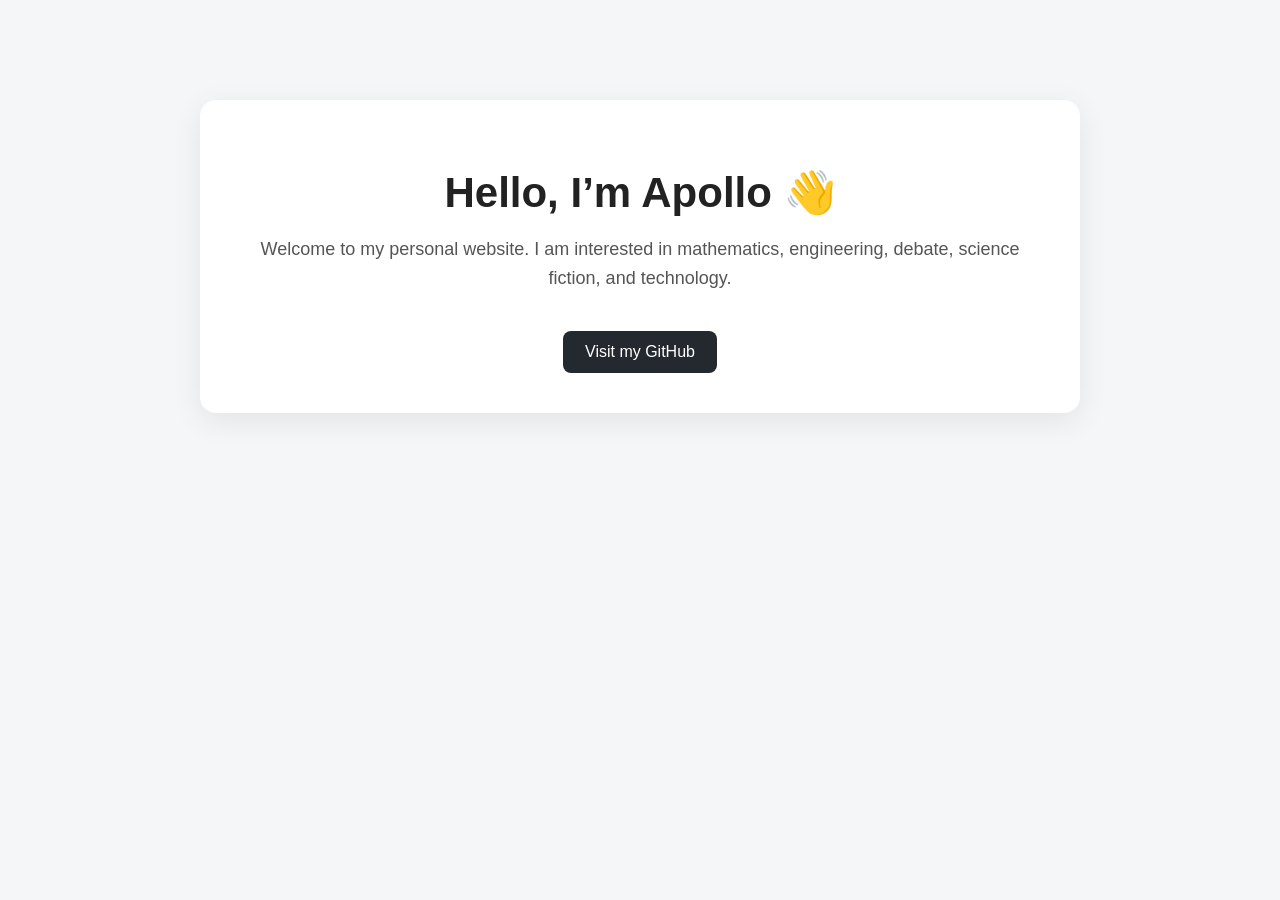
==== index.html @ 026141d5 "update fancy apollo first webpage" ====
<!DOCTYPE html>
<html lang="zh-CN">
<head>
  <meta charset="UTF-8">
  <meta name="viewport" content="width=device-width, initial-scale=1.0">

  <title>Apollo's Website</title>

  <style>
    body {
      margin: 0;
      font-family: Arial, sans-serif;
      background: #f4f6f8;
      color: #222;
    }

    .container {
      max-width: 800px;
      margin: 100px auto;
      padding: 40px;
      text-align: center;
      background: white;
      border-radius: 16px;
      box-shadow: 0 8px 30px rgba(0, 0, 0, 0.08);
    }

    h1 {
      font-size: 42px;
      margin-bottom: 10px;
    }

    p {
      font-size: 18px;
      line-height: 1.6;
      color: #555;
    }

    a {
      display: inline-block;
      margin-top: 20px;
      padding: 12px 22px;
      background: #24292f;
      color: white;
      text-decoration: none;
      border-radius: 8px;
    }

    a:hover {
      background: #444c56;
    }
  </style>
</head>

<body>
  <main class="container">
    <h1>Hello, I’m Apollo 👋</h1>

    <p>
      Welcome to my personal website.
      I am interested in mathematics, engineering, debate,
      science fiction, and technology.
    </p>

    <a href="https://github.com/你的用户名">
      Visit my GitHub
    </a>
  </main>
</body>
</html>
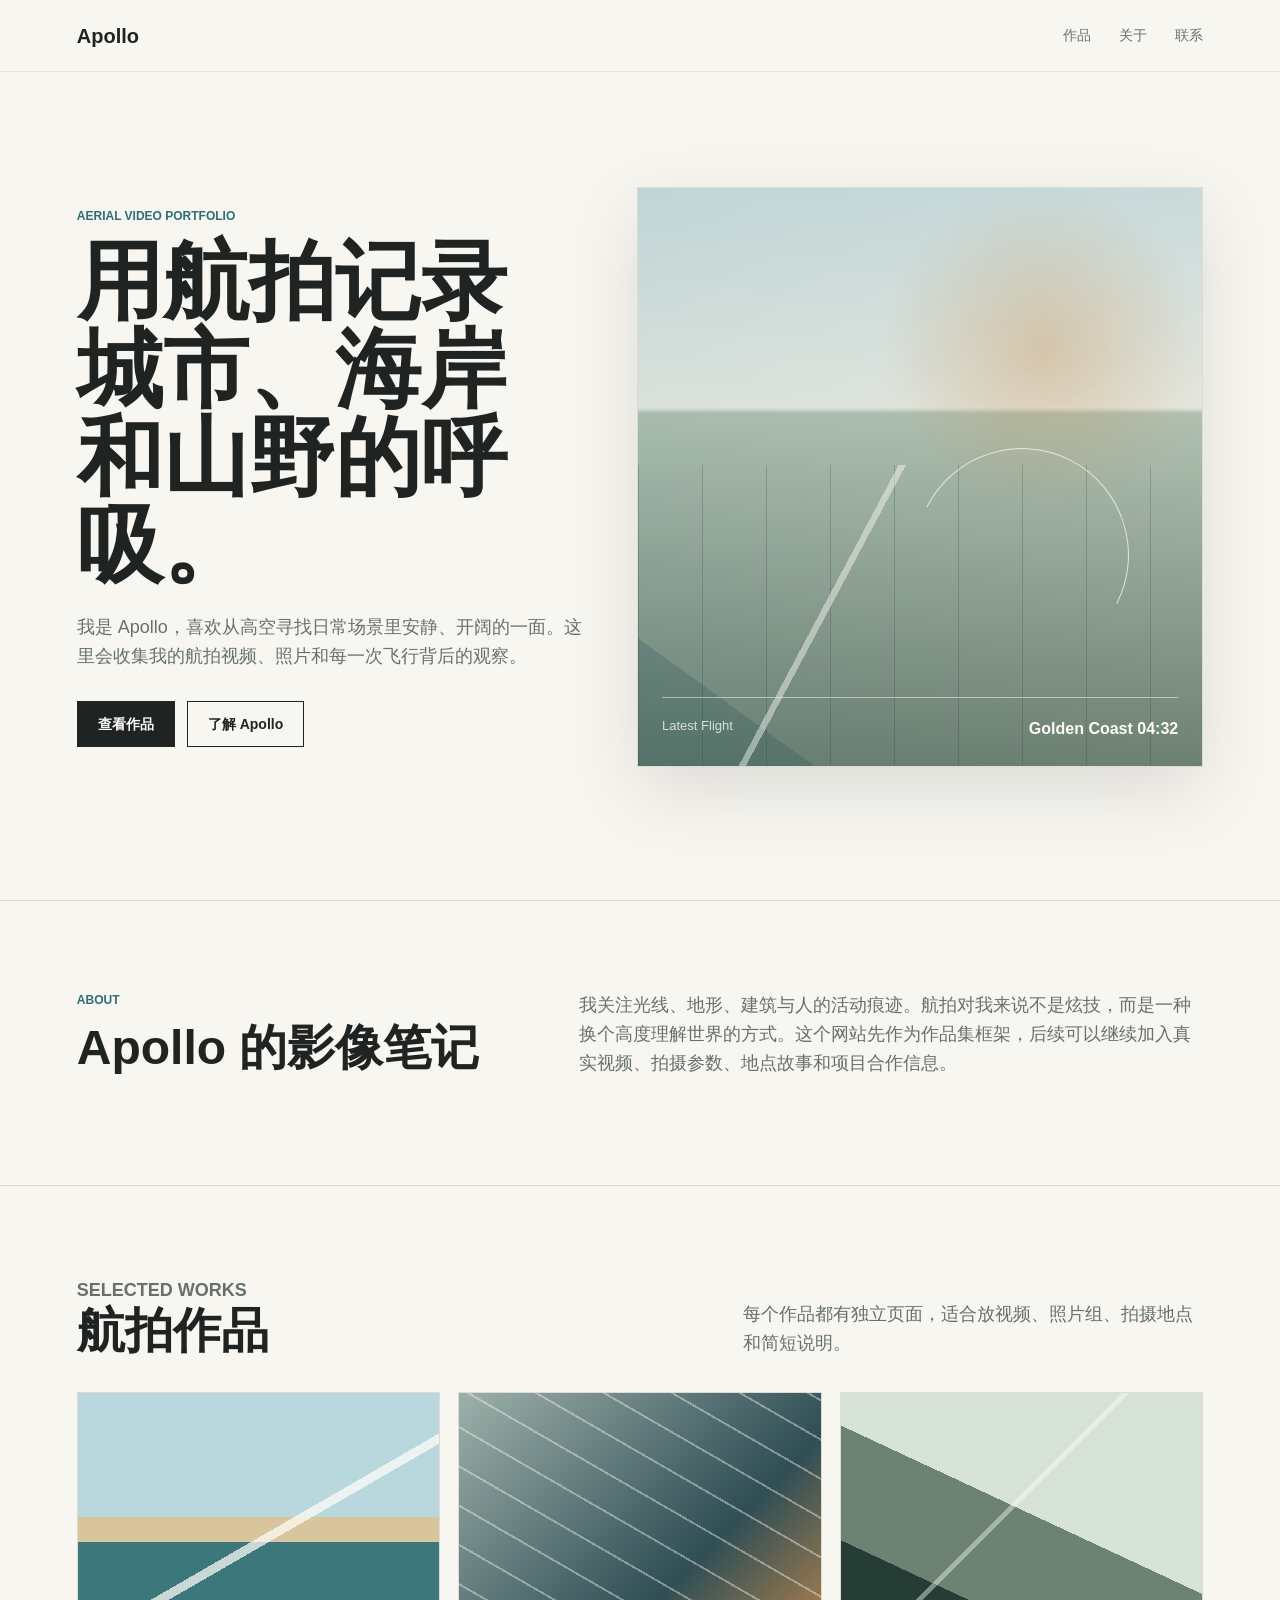
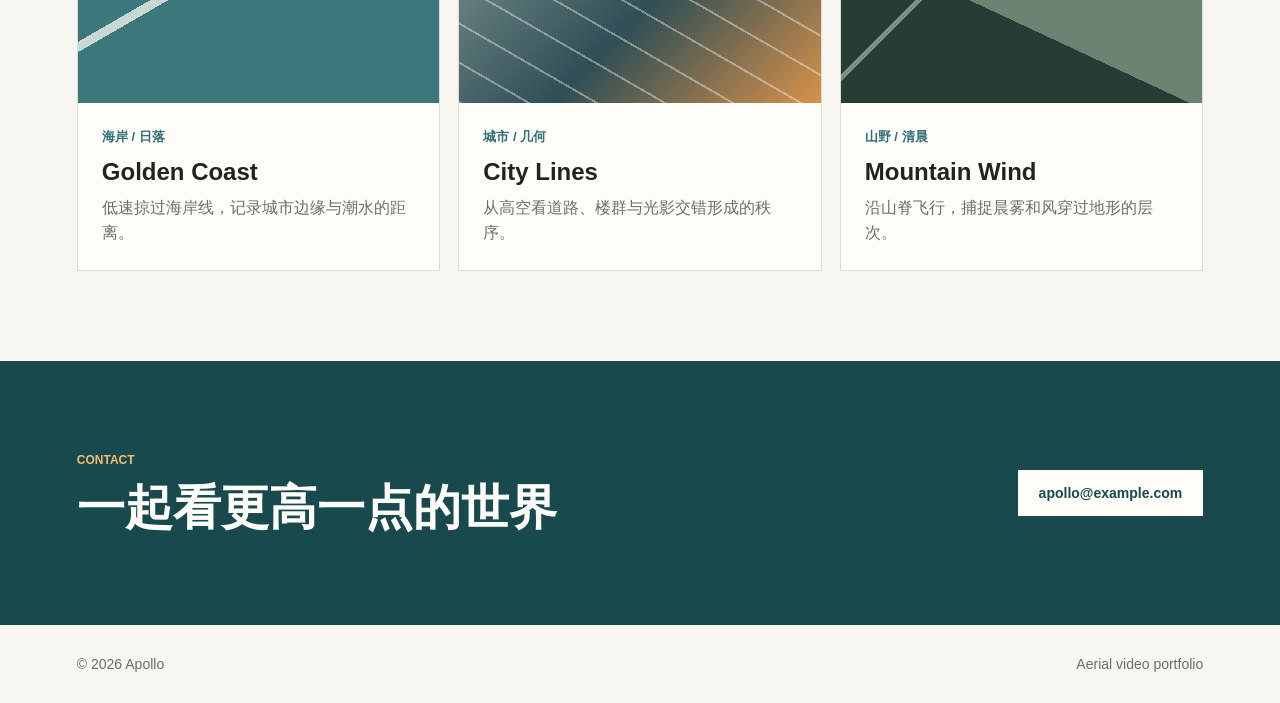
==== commit 567a9eb5: "commit codex initial webset" ====
--- a/index.html
+++ b/index.html
@@ -3,67 +3,110 @@
 <head>
   <meta charset="UTF-8">
   <meta name="viewport" content="width=device-width, initial-scale=1.0">
+  <meta name="description" content="Apollo 的个人航拍影像网站，展示城市、海岸与山野视角。">
+  <title>Apollo | Aerial Stories</title>
+  <link rel="stylesheet" href="styles.css">
+</head>
+<body>
+  <header class="site-header">
+    <a class="brand" href="index.html" aria-label="Apollo 主页">Apollo</a>
+    <nav class="nav" aria-label="主导航">
+      <a href="#works">作品</a>
+      <a href="#about">关于</a>
+      <a href="#contact">联系</a>
+    </nav>
+  </header>
 
-  <title>Apollo's Website</title>
+  <main>
+    <section class="hero" aria-labelledby="hero-title">
+      <div class="hero-copy">
+        <p class="eyebrow">Aerial Video Portfolio</p>
+        <h1 id="hero-title">用航拍记录城市、海岸和山野的呼吸。</h1>
+        <p class="hero-text">
+          我是 Apollo，喜欢从高空寻找日常场景里安静、开阔的一面。这里会收集我的航拍视频、照片和每一次飞行背后的观察。
+        </p>
+        <div class="hero-actions">
+          <a class="button primary" href="#works">查看作品</a>
+          <a class="button secondary" href="#about">了解 Apollo</a>
+        </div>
+      </div>
+      <div class="hero-visual" aria-label="航拍影像预览">
+        <div class="skyline"></div>
+        <div class="flight-path"></div>
+        <div class="hero-caption">
+          <span>Latest Flight</span>
+          <strong>Golden Coast 04:32</strong>
+        </div>
+      </div>
+    </section>
 
-  <style>
-    body {
-      margin: 0;
-      font-family: Arial, sans-serif;
-      background: #f4f6f8;
-      color: #222;
-    }
+    <section class="section intro" id="about" aria-labelledby="about-title">
+      <div>
+        <p class="eyebrow">About</p>
+        <h2 id="about-title">Apollo 的影像笔记</h2>
+      </div>
+      <p>
+        我关注光线、地形、建筑与人的活动痕迹。航拍对我来说不是炫技，而是一种换个高度理解世界的方式。这个网站先作为作品集框架，后续可以继续加入真实视频、拍摄参数、地点故事和项目合作信息。
+      </p>
+    </section>
 
-    .container {
-      max-width: 800px;
-      margin: 100px auto;
-      padding: 40px;
-      text-align: center;
-      background: white;
-      border-radius: 16px;
-      box-shadow: 0 8px 30px rgba(0, 0, 0, 0.08);
-    }
+    <section class="section" id="works" aria-labelledby="works-title">
+      <div class="section-heading">
+        <div>
+          <p class="eyebrow">Selected Works</p>
+          <h2 id="works-title">航拍作品</h2>
+        </div>
+        <p>每个作品都有独立页面，适合放视频、照片组、拍摄地点和简短说明。</p>
+      </div>
 
-    h1 {
-      font-size: 42px;
-      margin-bottom: 10px;
-    }
+      <div class="work-grid">
+        <article class="work-card">
+          <a href="work/golden-coast.html" aria-label="查看 Golden Coast 作品页">
+            <div class="thumb coast"></div>
+            <div class="work-card-copy">
+              <span>海岸 / 日落</span>
+              <h3>Golden Coast</h3>
+              <p>低速掠过海岸线，记录城市边缘与潮水的距离。</p>
+            </div>
+          </a>
+        </article>
 
-    p {
-      font-size: 18px;
-      line-height: 1.6;
-      color: #555;
-    }
+        <article class="work-card">
+          <a href="work/city-lines.html" aria-label="查看 City Lines 作品页">
+            <div class="thumb city"></div>
+            <div class="work-card-copy">
+              <span>城市 / 几何</span>
+              <h3>City Lines</h3>
+              <p>从高空看道路、楼群与光影交错形成的秩序。</p>
+            </div>
+          </a>
+        </article>
 
-    a {
-      display: inline-block;
-      margin-top: 20px;
-      padding: 12px 22px;
-      background: #24292f;
-      color: white;
-      text-decoration: none;
-      border-radius: 8px;
-    }
+        <article class="work-card">
+          <a href="work/mountain-wind.html" aria-label="查看 Mountain Wind 作品页">
+            <div class="thumb mountain"></div>
+            <div class="work-card-copy">
+              <span>山野 / 清晨</span>
+              <h3>Mountain Wind</h3>
+              <p>沿山脊飞行，捕捉晨雾和风穿过地形的层次。</p>
+            </div>
+          </a>
+        </article>
+      </div>
+    </section>
 
-    a:hover {
-      background: #444c56;
-    }
-  </style>
-</head>
+    <section class="section contact" id="contact" aria-labelledby="contact-title">
+      <div>
+        <p class="eyebrow">Contact</p>
+        <h2 id="contact-title">一起看更高一点的世界</h2>
+      </div>
+      <a class="button primary" href="mailto:apollo@example.com">apollo@example.com</a>
+    </section>
+  </main>
 
-<body>
-  <main class="container">
-    <h1>Hello, I’m Apollo 👋</h1>
-
-    <p>
-      Welcome to my personal website.
-      I am interested in mathematics, engineering, debate,
-      science fiction, and technology.
-    </p>
-
-    <a href="https://github.com/你的用户名">
-      Visit my GitHub
-    </a>
-  </main>
+  <footer class="site-footer">
+    <span>© 2026 Apollo</span>
+    <span>Aerial video portfolio</span>
+  </footer>
 </body>
-</html>+</html>
--- a/styles.css
+++ b/styles.css
@@ -0,0 +1,488 @@
+:root {
+  --bg: #f7f6f1;
+  --paper: #fffdf8;
+  --ink: #1f2423;
+  --muted: #66716c;
+  --line: #dedbd2;
+  --accent: #2f6f73;
+  --accent-dark: #17494d;
+  --sun: #d8924a;
+  --shadow: 0 24px 70px rgba(31, 36, 35, 0.12);
+}
+
+* {
+  box-sizing: border-box;
+}
+
+html {
+  scroll-behavior: smooth;
+}
+
+body {
+  margin: 0;
+  background: var(--bg);
+  color: var(--ink);
+  font-family: Inter, "PingFang SC", "Microsoft YaHei", Arial, sans-serif;
+  line-height: 1.6;
+}
+
+a {
+  color: inherit;
+  text-decoration: none;
+}
+
+.site-header {
+  position: sticky;
+  top: 0;
+  z-index: 10;
+  display: flex;
+  align-items: center;
+  justify-content: space-between;
+  min-height: 72px;
+  padding: 0 6vw;
+  background: rgba(247, 246, 241, 0.84);
+  border-bottom: 1px solid rgba(222, 219, 210, 0.7);
+  backdrop-filter: blur(18px);
+}
+
+.brand {
+  font-size: 20px;
+  font-weight: 700;
+  letter-spacing: 0;
+}
+
+.nav {
+  display: flex;
+  gap: 28px;
+  color: var(--muted);
+  font-size: 14px;
+}
+
+.nav a:hover {
+  color: var(--ink);
+}
+
+.hero {
+  display: grid;
+  grid-template-columns: minmax(0, 0.95fr) minmax(340px, 1.05fr);
+  gap: 48px;
+  align-items: center;
+  min-height: calc(100vh - 72px);
+  padding: 54px 6vw 72px;
+}
+
+.hero-copy {
+  max-width: 680px;
+}
+
+.eyebrow {
+  margin: 0 0 12px;
+  color: var(--accent);
+  font-size: 12px;
+  font-weight: 700;
+  letter-spacing: 0;
+  text-transform: uppercase;
+}
+
+h1,
+h2,
+h3,
+p {
+  margin-top: 0;
+}
+
+h1 {
+  max-width: 780px;
+  margin-bottom: 24px;
+  font-size: clamp(42px, 7vw, 86px);
+  line-height: 1.02;
+  letter-spacing: 0;
+}
+
+h2 {
+  margin-bottom: 0;
+  font-size: clamp(30px, 4vw, 48px);
+  line-height: 1.1;
+  letter-spacing: 0;
+}
+
+h3 {
+  margin-bottom: 8px;
+  font-size: 24px;
+  line-height: 1.2;
+  letter-spacing: 0;
+}
+
+.hero-text {
+  max-width: 600px;
+  margin-bottom: 30px;
+  color: var(--muted);
+  font-size: 18px;
+}
+
+.hero-actions,
+.page-actions {
+  display: flex;
+  flex-wrap: wrap;
+  gap: 12px;
+}
+
+.button {
+  display: inline-flex;
+  align-items: center;
+  justify-content: center;
+  min-height: 46px;
+  padding: 0 20px;
+  border: 1px solid var(--ink);
+  font-size: 14px;
+  font-weight: 700;
+  transition: transform 160ms ease, background 160ms ease, color 160ms ease;
+}
+
+.button:hover {
+  transform: translateY(-2px);
+}
+
+.button.primary {
+  background: var(--ink);
+  color: var(--paper);
+}
+
+.button.secondary {
+  background: transparent;
+  color: var(--ink);
+}
+
+.hero-visual {
+  position: relative;
+  overflow: hidden;
+  min-height: 580px;
+  border: 1px solid var(--line);
+  background:
+    linear-gradient(145deg, rgba(23, 73, 77, 0.12), rgba(216, 146, 74, 0.06)),
+    radial-gradient(circle at 72% 28%, rgba(216, 146, 74, 0.34), transparent 28%),
+    linear-gradient(180deg, #d7e8ea 0%, #eef2ec 38%, #b6c8ba 39%, #667f75 100%);
+  box-shadow: var(--shadow);
+}
+
+.skyline {
+  position: absolute;
+  inset: 48% 0 0;
+  background:
+    linear-gradient(118deg, transparent 0 36%, rgba(255, 253, 248, 0.44) 36% 37%, transparent 37%),
+    linear-gradient(36deg, rgba(23, 73, 77, 0.22) 0 18%, transparent 18%),
+    repeating-linear-gradient(90deg, rgba(31, 36, 35, 0.2) 0 1px, transparent 1px 64px);
+}
+
+.flight-path {
+  position: absolute;
+  right: 13%;
+  bottom: 18%;
+  width: 38%;
+  aspect-ratio: 1;
+  border: 1px solid rgba(255, 253, 248, 0.72);
+  border-left-color: transparent;
+  border-bottom-color: transparent;
+  border-radius: 50%;
+  transform: rotate(-18deg);
+}
+
+.hero-caption {
+  position: absolute;
+  left: 24px;
+  right: 24px;
+  bottom: 24px;
+  display: flex;
+  justify-content: space-between;
+  gap: 16px;
+  padding-top: 18px;
+  color: var(--paper);
+  border-top: 1px solid rgba(255, 253, 248, 0.5);
+}
+
+.hero-caption span {
+  color: rgba(255, 253, 248, 0.76);
+  font-size: 13px;
+}
+
+.section {
+  padding: 90px 6vw;
+}
+
+.intro {
+  display: grid;
+  grid-template-columns: minmax(240px, 0.85fr) minmax(0, 1.15fr);
+  gap: 40px;
+  border-top: 1px solid var(--line);
+  border-bottom: 1px solid var(--line);
+}
+
+.intro p:last-child,
+.section-heading p {
+  color: var(--muted);
+  font-size: 18px;
+}
+
+.section-heading {
+  display: flex;
+  align-items: end;
+  justify-content: space-between;
+  gap: 32px;
+  margin-bottom: 34px;
+}
+
+.section-heading p {
+  max-width: 460px;
+  margin-bottom: 0;
+}
+
+.work-grid {
+  display: grid;
+  grid-template-columns: repeat(3, minmax(0, 1fr));
+  gap: 18px;
+}
+
+.work-card {
+  overflow: hidden;
+  background: var(--paper);
+  border: 1px solid var(--line);
+}
+
+.work-card a {
+  display: grid;
+  min-height: 100%;
+}
+
+.thumb {
+  min-height: 310px;
+  background-color: #c8d7d2;
+}
+
+.thumb.coast {
+  background:
+    linear-gradient(150deg, transparent 0 48%, rgba(255, 253, 248, 0.72) 48% 50%, transparent 50%),
+    linear-gradient(180deg, #b9d8de 0 40%, #d9c59d 40% 48%, #3c777b 48% 100%);
+}
+
+.thumb.city {
+  background:
+    repeating-linear-gradient(30deg, rgba(255, 253, 248, 0.38) 0 2px, transparent 2px 34px),
+    linear-gradient(135deg, #9eb0aa, #2f4e55 60%, #d8924a);
+}
+
+.thumb.mountain {
+  background:
+    linear-gradient(135deg, transparent 0 42%, rgba(255, 253, 248, 0.42) 42% 43%, transparent 43%),
+    linear-gradient(25deg, #263d35 0 34%, #6c8272 34% 58%, #d7e2d8 58% 100%);
+}
+
+.work-card-copy {
+  padding: 24px;
+}
+
+.work-card-copy span {
+  display: block;
+  margin-bottom: 10px;
+  color: var(--accent);
+  font-size: 13px;
+  font-weight: 700;
+}
+
+.work-card-copy p {
+  margin-bottom: 0;
+  color: var(--muted);
+}
+
+.contact {
+  display: flex;
+  align-items: center;
+  justify-content: space-between;
+  gap: 28px;
+  background: var(--accent-dark);
+  color: var(--paper);
+}
+
+.contact .eyebrow {
+  color: #f1bf74;
+}
+
+.contact .button.primary {
+  border-color: var(--paper);
+  background: var(--paper);
+  color: var(--accent-dark);
+}
+
+.site-footer {
+  display: flex;
+  justify-content: space-between;
+  gap: 20px;
+  padding: 28px 6vw;
+  color: var(--muted);
+  font-size: 14px;
+}
+
+.work-page {
+  padding: 42px 6vw 90px;
+}
+
+.work-hero {
+  display: grid;
+  grid-template-columns: minmax(0, 0.8fr) minmax(340px, 1.2fr);
+  gap: 38px;
+  align-items: end;
+  margin-bottom: 34px;
+}
+
+.work-meta {
+  display: flex;
+  flex-wrap: wrap;
+  gap: 10px;
+  margin: 22px 0 28px;
+  color: var(--muted);
+  font-size: 14px;
+}
+
+.work-meta span {
+  padding: 6px 10px;
+  border: 1px solid var(--line);
+  background: rgba(255, 253, 248, 0.56);
+}
+
+.media-frame {
+  overflow: hidden;
+  min-height: 560px;
+  border: 1px solid var(--line);
+  background: var(--paper);
+  box-shadow: var(--shadow);
+}
+
+.media-placeholder {
+  display: grid;
+  place-items: end start;
+  min-height: 560px;
+  padding: 28px;
+  color: var(--paper);
+}
+
+.media-placeholder.coast,
+.media-placeholder.city,
+.media-placeholder.mountain {
+  background-size: cover;
+}
+
+.media-placeholder.coast {
+  background:
+    linear-gradient(180deg, transparent, rgba(31, 36, 35, 0.58)),
+    linear-gradient(140deg, #bedde4 0 42%, #e5c98e 42% 52%, #2f6f73 52% 100%);
+}
+
+.media-placeholder.city {
+  background:
+    linear-gradient(180deg, transparent, rgba(31, 36, 35, 0.6)),
+    repeating-linear-gradient(90deg, rgba(255, 253, 248, 0.3) 0 2px, transparent 2px 58px),
+    linear-gradient(125deg, #2e454a, #98aaa5 50%, #d8924a);
+}
+
+.media-placeholder.mountain {
+  background:
+    linear-gradient(180deg, transparent, rgba(31, 36, 35, 0.62)),
+    linear-gradient(35deg, #21352f 0 35%, #81917f 35% 62%, #e8ece0 62% 100%);
+}
+
+.media-placeholder p {
+  max-width: 360px;
+  margin: 0;
+  color: rgba(255, 253, 248, 0.82);
+}
+
+.story-grid {
+  display: grid;
+  grid-template-columns: minmax(240px, 0.7fr) minmax(0, 1.3fr);
+  gap: 44px;
+  padding-top: 48px;
+  border-top: 1px solid var(--line);
+}
+
+.story-grid dl {
+  display: grid;
+  gap: 16px;
+  margin: 0;
+}
+
+.story-grid dt {
+  color: var(--muted);
+  font-size: 13px;
+}
+
+.story-grid dd {
+  margin: 2px 0 0;
+  font-weight: 700;
+}
+
+.story-text {
+  color: var(--muted);
+  font-size: 18px;
+}
+
+@media (max-width: 900px) {
+  .hero,
+  .intro,
+  .work-hero,
+  .story-grid {
+    grid-template-columns: 1fr;
+  }
+
+  .hero {
+    min-height: auto;
+  }
+
+  .hero-visual,
+  .media-frame,
+  .media-placeholder {
+    min-height: 430px;
+  }
+
+  .section-heading,
+  .contact {
+    align-items: flex-start;
+    flex-direction: column;
+  }
+
+  .work-grid {
+    grid-template-columns: 1fr;
+  }
+}
+
+@media (max-width: 620px) {
+  .site-header {
+    align-items: flex-start;
+    flex-direction: column;
+    gap: 12px;
+    padding-top: 16px;
+    padding-bottom: 16px;
+  }
+
+  .nav {
+    width: 100%;
+    justify-content: space-between;
+    gap: 12px;
+  }
+
+  .hero,
+  .section,
+  .work-page {
+    padding-left: 22px;
+    padding-right: 22px;
+  }
+
+  .hero-visual,
+  .media-frame,
+  .media-placeholder {
+    min-height: 340px;
+  }
+
+  .hero-caption,
+  .site-footer {
+    flex-direction: column;
+  }
+}
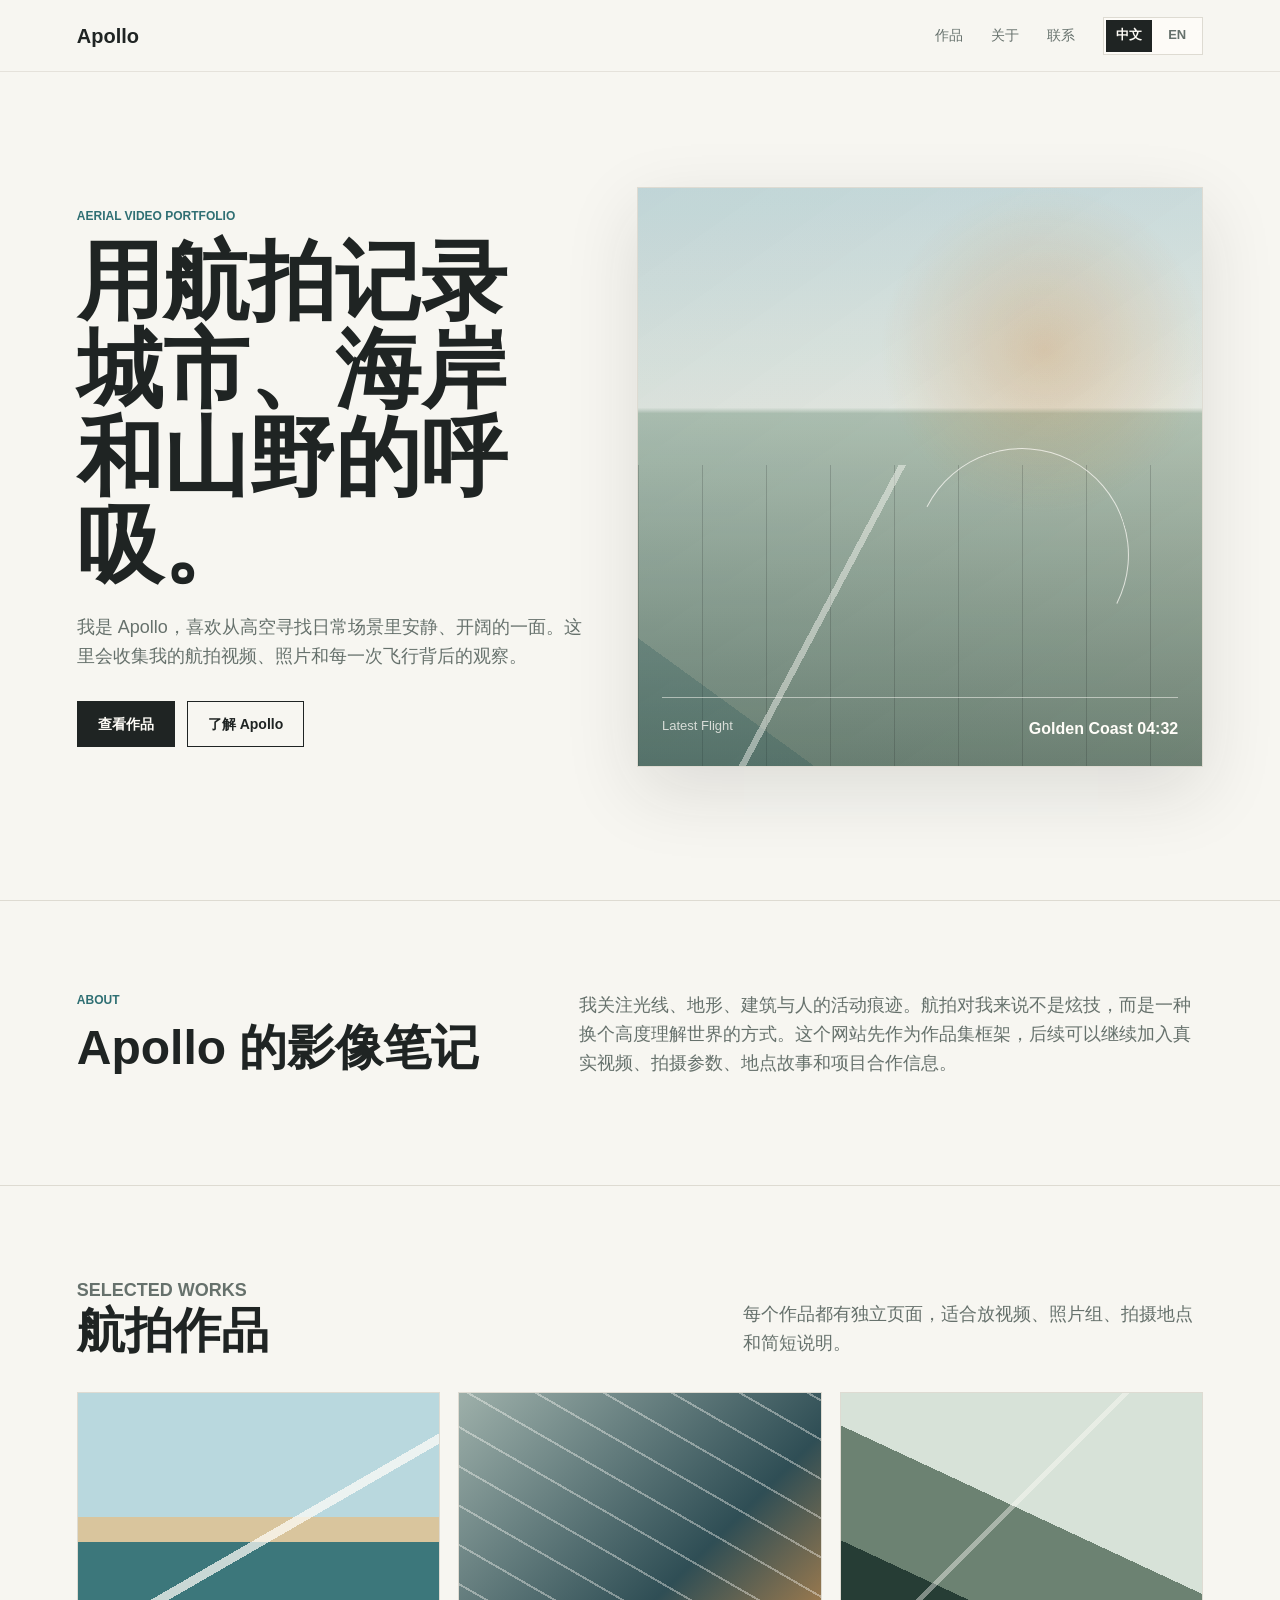
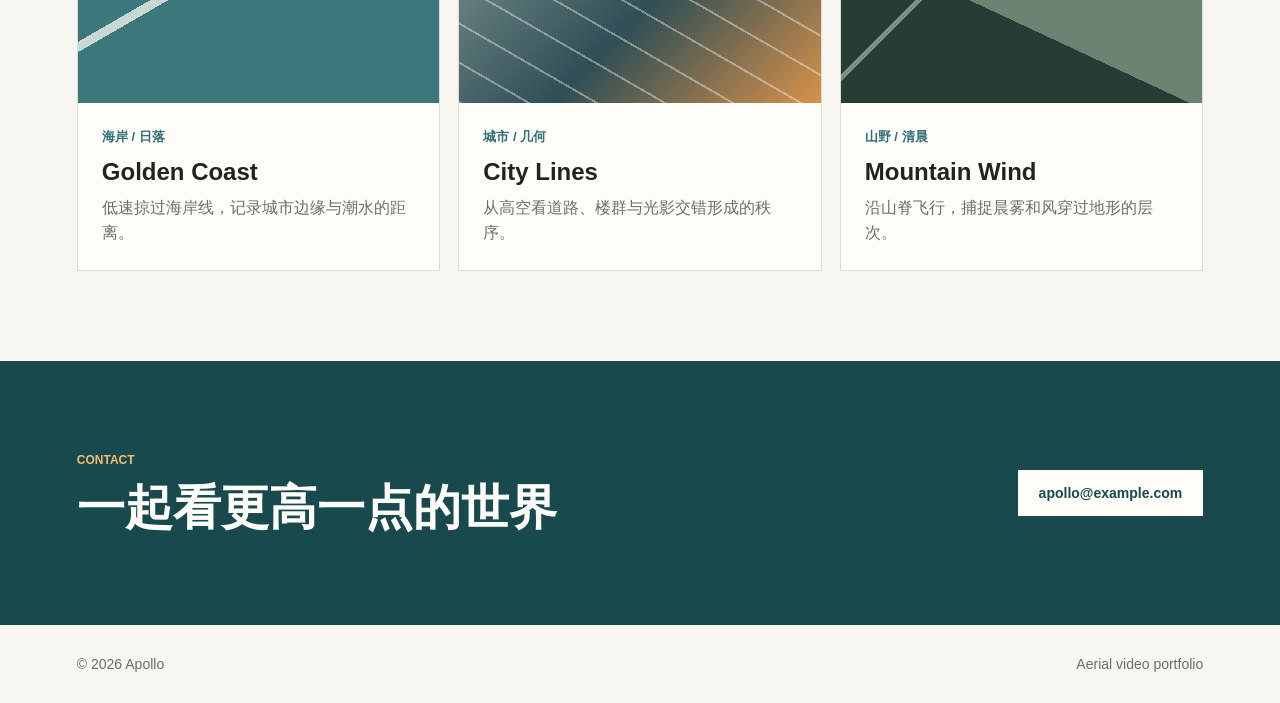
==== commit af3ce4ee: "Added Chinese and English two versions" ====
--- a/index.html
+++ b/index.html
@@ -3,38 +3,42 @@
 <head>
   <meta charset="UTF-8">
   <meta name="viewport" content="width=device-width, initial-scale=1.0">
-  <meta name="description" content="Apollo 的个人航拍影像网站，展示城市、海岸与山野视角。">
+  <meta name="description" content="Apollo 的个人航拍影像网站，展示城市、海岸与山野视角。" data-i18n-content="meta.homeDescription">
   <title>Apollo | Aerial Stories</title>
   <link rel="stylesheet" href="styles.css">
 </head>
 <body>
   <header class="site-header">
-    <a class="brand" href="index.html" aria-label="Apollo 主页">Apollo</a>
-    <nav class="nav" aria-label="主导航">
-      <a href="#works">作品</a>
-      <a href="#about">关于</a>
-      <a href="#contact">联系</a>
+    <a class="brand" href="index.html" aria-label="Apollo 主页" data-i18n-aria-label="nav.homeLabel">Apollo</a>
+    <nav class="nav" aria-label="主导航" data-i18n-aria-label="nav.label">
+      <a href="#works" data-i18n="nav.works">作品</a>
+      <a href="#about" data-i18n="nav.about">关于</a>
+      <a href="#contact" data-i18n="nav.contact">联系</a>
+      <div class="language-switch" aria-label="语言切换" data-i18n-aria-label="language.switchLabel">
+        <button type="button" data-lang-button="zh">中文</button>
+        <button type="button" data-lang-button="en">EN</button>
+      </div>
     </nav>
   </header>
 
   <main>
     <section class="hero" aria-labelledby="hero-title">
       <div class="hero-copy">
-        <p class="eyebrow">Aerial Video Portfolio</p>
-        <h1 id="hero-title">用航拍记录城市、海岸和山野的呼吸。</h1>
-        <p class="hero-text">
+        <p class="eyebrow" data-i18n="home.heroEyebrow">Aerial Video Portfolio</p>
+        <h1 id="hero-title" data-i18n="home.heroTitle">用航拍记录城市、海岸和山野的呼吸。</h1>
+        <p class="hero-text" data-i18n="home.heroText">
           我是 Apollo，喜欢从高空寻找日常场景里安静、开阔的一面。这里会收集我的航拍视频、照片和每一次飞行背后的观察。
         </p>
         <div class="hero-actions">
-          <a class="button primary" href="#works">查看作品</a>
-          <a class="button secondary" href="#about">了解 Apollo</a>
+          <a class="button primary" href="#works" data-i18n="home.viewWorks">查看作品</a>
+          <a class="button secondary" href="#about" data-i18n="home.aboutApollo">了解 Apollo</a>
         </div>
       </div>
-      <div class="hero-visual" aria-label="航拍影像预览">
+      <div class="hero-visual" aria-label="航拍影像预览" data-i18n-aria-label="home.heroVisualLabel">
         <div class="skyline"></div>
         <div class="flight-path"></div>
         <div class="hero-caption">
-          <span>Latest Flight</span>
+          <span data-i18n="home.latestFlight">Latest Flight</span>
           <strong>Golden Coast 04:32</strong>
         </div>
       </div>
@@ -42,10 +46,10 @@
 
     <section class="section intro" id="about" aria-labelledby="about-title">
       <div>
-        <p class="eyebrow">About</p>
-        <h2 id="about-title">Apollo 的影像笔记</h2>
+        <p class="eyebrow" data-i18n="home.aboutEyebrow">About</p>
+        <h2 id="about-title" data-i18n="home.aboutTitle">Apollo 的影像笔记</h2>
       </div>
-      <p>
+      <p data-i18n="home.aboutText">
         我关注光线、地形、建筑与人的活动痕迹。航拍对我来说不是炫技，而是一种换个高度理解世界的方式。这个网站先作为作品集框架，后续可以继续加入真实视频、拍摄参数、地点故事和项目合作信息。
       </p>
     </section>
@@ -53,42 +57,42 @@
     <section class="section" id="works" aria-labelledby="works-title">
       <div class="section-heading">
         <div>
-          <p class="eyebrow">Selected Works</p>
-          <h2 id="works-title">航拍作品</h2>
+          <p class="eyebrow" data-i18n="home.worksEyebrow">Selected Works</p>
+          <h2 id="works-title" data-i18n="home.worksTitle">航拍作品</h2>
         </div>
-        <p>每个作品都有独立页面，适合放视频、照片组、拍摄地点和简短说明。</p>
+        <p data-i18n="home.worksText">每个作品都有独立页面，适合放视频、照片组、拍摄地点和简短说明。</p>
       </div>
 
       <div class="work-grid">
         <article class="work-card">
-          <a href="work/golden-coast.html" aria-label="查看 Golden Coast 作品页">
+          <a href="work/golden-coast.html" aria-label="查看 Golden Coast 作品页" data-i18n-aria-label="home.goldenLabel">
             <div class="thumb coast"></div>
             <div class="work-card-copy">
-              <span>海岸 / 日落</span>
+              <span data-i18n="home.goldenMeta">海岸 / 日落</span>
               <h3>Golden Coast</h3>
-              <p>低速掠过海岸线，记录城市边缘与潮水的距离。</p>
+              <p data-i18n="home.goldenText">低速掠过海岸线，记录城市边缘与潮水的距离。</p>
             </div>
           </a>
         </article>
 
         <article class="work-card">
-          <a href="work/city-lines.html" aria-label="查看 City Lines 作品页">
+          <a href="work/city-lines.html" aria-label="查看 City Lines 作品页" data-i18n-aria-label="home.cityLabel">
             <div class="thumb city"></div>
             <div class="work-card-copy">
-              <span>城市 / 几何</span>
+              <span data-i18n="home.cityMeta">城市 / 几何</span>
               <h3>City Lines</h3>
-              <p>从高空看道路、楼群与光影交错形成的秩序。</p>
+              <p data-i18n="home.cityText">从高空看道路、楼群与光影交错形成的秩序。</p>
             </div>
           </a>
         </article>
 
         <article class="work-card">
-          <a href="work/mountain-wind.html" aria-label="查看 Mountain Wind 作品页">
+          <a href="work/mountain-wind.html" aria-label="查看 Mountain Wind 作品页" data-i18n-aria-label="home.mountainLabel">
             <div class="thumb mountain"></div>
             <div class="work-card-copy">
-              <span>山野 / 清晨</span>
+              <span data-i18n="home.mountainMeta">山野 / 清晨</span>
               <h3>Mountain Wind</h3>
-              <p>沿山脊飞行，捕捉晨雾和风穿过地形的层次。</p>
+              <p data-i18n="home.mountainText">沿山脊飞行，捕捉晨雾和风穿过地形的层次。</p>
             </div>
           </a>
         </article>
@@ -97,8 +101,8 @@
 
     <section class="section contact" id="contact" aria-labelledby="contact-title">
       <div>
-        <p class="eyebrow">Contact</p>
-        <h2 id="contact-title">一起看更高一点的世界</h2>
+        <p class="eyebrow" data-i18n="home.contactEyebrow">Contact</p>
+        <h2 id="contact-title" data-i18n="home.contactTitle">一起看更高一点的世界</h2>
       </div>
       <a class="button primary" href="mailto:apollo@example.com">apollo@example.com</a>
     </section>
@@ -106,7 +110,8 @@
 
   <footer class="site-footer">
     <span>© 2026 Apollo</span>
-    <span>Aerial video portfolio</span>
+    <span data-i18n="footer.tagline">Aerial video portfolio</span>
   </footer>
+  <script src="language.js"></script>
 </body>
 </html>
--- a/styles.css
+++ b/styles.css
@@ -53,6 +53,7 @@
 
 .nav {
   display: flex;
+  align-items: center;
   gap: 28px;
   color: var(--muted);
   font-size: 14px;
@@ -60,6 +61,38 @@
 
 .nav a:hover {
   color: var(--ink);
+}
+
+.language-switch {
+  display: inline-grid;
+  grid-template-columns: 1fr 1fr;
+  gap: 2px;
+  padding: 2px;
+  border: 1px solid var(--line);
+  background: rgba(255, 253, 248, 0.72);
+}
+
+.language-switch button {
+  min-width: 46px;
+  min-height: 32px;
+  padding: 0 10px;
+  border: 0;
+  background: transparent;
+  color: var(--muted);
+  cursor: pointer;
+  font: inherit;
+  font-size: 13px;
+  font-weight: 700;
+}
+
+.language-switch button.is-active {
+  background: var(--ink);
+  color: var(--paper);
+}
+
+.language-switch button:focus-visible {
+  outline: 2px solid var(--accent);
+  outline-offset: 2px;
 }
 
 .hero {
@@ -464,8 +497,13 @@
 
   .nav {
     width: 100%;
-    justify-content: space-between;
+    flex-wrap: wrap;
+    justify-content: flex-start;
     gap: 12px;
+  }
+
+  .language-switch {
+    margin-left: auto;
   }
 
   .hero,
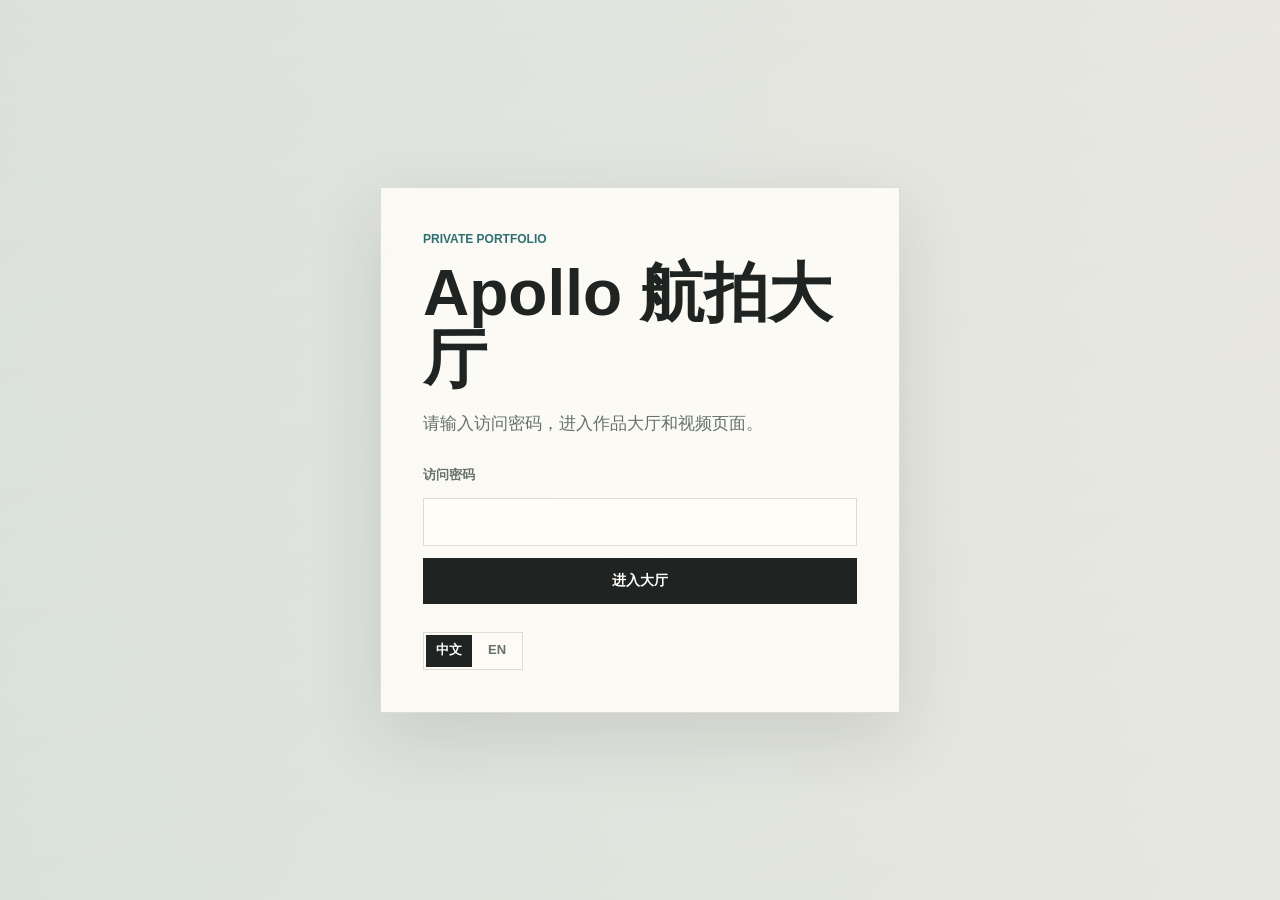
==== commit bb99b0ef: "Add password gate for portfolio" ====
--- a/index.html
+++ b/index.html
@@ -3,115 +3,34 @@
 <head>
   <meta charset="UTF-8">
   <meta name="viewport" content="width=device-width, initial-scale=1.0">
-  <meta name="description" content="Apollo 的个人航拍影像网站，展示城市、海岸与山野视角。" data-i18n-content="meta.homeDescription">
-  <title>Apollo | Aerial Stories</title>
+  <meta name="description" content="Apollo 航拍影像网站访问入口。" data-i18n-content="meta.gateDescription">
+  <title>Apollo | Private Access</title>
   <link rel="stylesheet" href="styles.css">
 </head>
-<body>
-  <header class="site-header">
-    <a class="brand" href="index.html" aria-label="Apollo 主页" data-i18n-aria-label="nav.homeLabel">Apollo</a>
-    <nav class="nav" aria-label="主导航" data-i18n-aria-label="nav.label">
-      <a href="#works" data-i18n="nav.works">作品</a>
-      <a href="#about" data-i18n="nav.about">关于</a>
-      <a href="#contact" data-i18n="nav.contact">联系</a>
-      <div class="language-switch" aria-label="语言切换" data-i18n-aria-label="language.switchLabel">
+<body class="gate-body">
+  <main class="gate-page" aria-labelledby="gate-title">
+    <section class="gate-panel">
+      <div>
+        <p class="eyebrow" data-i18n="gate.eyebrow">Private Portfolio</p>
+        <h1 id="gate-title" data-i18n="gate.title">Apollo 航拍大厅</h1>
+        <p class="gate-text" data-i18n="gate.text">请输入访问密码，进入作品大厅和视频页面。</p>
+      </div>
+
+      <form class="gate-form" data-password-form>
+        <label for="site-password" data-i18n="gate.passwordLabel">访问密码</label>
+        <input id="site-password" name="password" type="password" autocomplete="current-password" data-password-input required>
+        <p class="gate-error" data-password-error data-i18n="gate.error" hidden>密码不正确，请再试一次。</p>
+        <button class="button primary" type="submit" data-i18n="gate.enter">进入大厅</button>
+      </form>
+
+      <div class="language-switch gate-language" aria-label="语言切换" data-i18n-aria-label="language.switchLabel">
         <button type="button" data-lang-button="zh">中文</button>
         <button type="button" data-lang-button="en">EN</button>
       </div>
-    </nav>
-  </header>
-
-  <main>
-    <section class="hero" aria-labelledby="hero-title">
-      <div class="hero-copy">
-        <p class="eyebrow" data-i18n="home.heroEyebrow">Aerial Video Portfolio</p>
-        <h1 id="hero-title" data-i18n="home.heroTitle">用航拍记录城市、海岸和山野的呼吸。</h1>
-        <p class="hero-text" data-i18n="home.heroText">
-          我是 Apollo，喜欢从高空寻找日常场景里安静、开阔的一面。这里会收集我的航拍视频、照片和每一次飞行背后的观察。
-        </p>
-        <div class="hero-actions">
-          <a class="button primary" href="#works" data-i18n="home.viewWorks">查看作品</a>
-          <a class="button secondary" href="#about" data-i18n="home.aboutApollo">了解 Apollo</a>
-        </div>
-      </div>
-      <div class="hero-visual" aria-label="航拍影像预览" data-i18n-aria-label="home.heroVisualLabel">
-        <div class="skyline"></div>
-        <div class="flight-path"></div>
-        <div class="hero-caption">
-          <span data-i18n="home.latestFlight">Latest Flight</span>
-          <strong>Golden Coast 04:32</strong>
-        </div>
-      </div>
-    </section>
-
-    <section class="section intro" id="about" aria-labelledby="about-title">
-      <div>
-        <p class="eyebrow" data-i18n="home.aboutEyebrow">About</p>
-        <h2 id="about-title" data-i18n="home.aboutTitle">Apollo 的影像笔记</h2>
-      </div>
-      <p data-i18n="home.aboutText">
-        我关注光线、地形、建筑与人的活动痕迹。航拍对我来说不是炫技，而是一种换个高度理解世界的方式。这个网站先作为作品集框架，后续可以继续加入真实视频、拍摄参数、地点故事和项目合作信息。
-      </p>
-    </section>
-
-    <section class="section" id="works" aria-labelledby="works-title">
-      <div class="section-heading">
-        <div>
-          <p class="eyebrow" data-i18n="home.worksEyebrow">Selected Works</p>
-          <h2 id="works-title" data-i18n="home.worksTitle">航拍作品</h2>
-        </div>
-        <p data-i18n="home.worksText">每个作品都有独立页面，适合放视频、照片组、拍摄地点和简短说明。</p>
-      </div>
-
-      <div class="work-grid">
-        <article class="work-card">
-          <a href="work/golden-coast.html" aria-label="查看 Golden Coast 作品页" data-i18n-aria-label="home.goldenLabel">
-            <div class="thumb coast"></div>
-            <div class="work-card-copy">
-              <span data-i18n="home.goldenMeta">海岸 / 日落</span>
-              <h3>Golden Coast</h3>
-              <p data-i18n="home.goldenText">低速掠过海岸线，记录城市边缘与潮水的距离。</p>
-            </div>
-          </a>
-        </article>
-
-        <article class="work-card">
-          <a href="work/city-lines.html" aria-label="查看 City Lines 作品页" data-i18n-aria-label="home.cityLabel">
-            <div class="thumb city"></div>
-            <div class="work-card-copy">
-              <span data-i18n="home.cityMeta">城市 / 几何</span>
-              <h3>City Lines</h3>
-              <p data-i18n="home.cityText">从高空看道路、楼群与光影交错形成的秩序。</p>
-            </div>
-          </a>
-        </article>
-
-        <article class="work-card">
-          <a href="work/mountain-wind.html" aria-label="查看 Mountain Wind 作品页" data-i18n-aria-label="home.mountainLabel">
-            <div class="thumb mountain"></div>
-            <div class="work-card-copy">
-              <span data-i18n="home.mountainMeta">山野 / 清晨</span>
-              <h3>Mountain Wind</h3>
-              <p data-i18n="home.mountainText">沿山脊飞行，捕捉晨雾和风穿过地形的层次。</p>
-            </div>
-          </a>
-        </article>
-      </div>
-    </section>
-
-    <section class="section contact" id="contact" aria-labelledby="contact-title">
-      <div>
-        <p class="eyebrow" data-i18n="home.contactEyebrow">Contact</p>
-        <h2 id="contact-title" data-i18n="home.contactTitle">一起看更高一点的世界</h2>
-      </div>
-      <a class="button primary" href="mailto:apollo@example.com">apollo@example.com</a>
     </section>
   </main>
 
-  <footer class="site-footer">
-    <span>© 2026 Apollo</span>
-    <span data-i18n="footer.tagline">Aerial video portfolio</span>
-  </footer>
+  <script src="auth.js"></script>
   <script src="language.js"></script>
 </body>
 </html>
--- a/styles.css
+++ b/styles.css
@@ -24,6 +24,80 @@
   color: var(--ink);
   font-family: Inter, "PingFang SC", "Microsoft YaHei", Arial, sans-serif;
   line-height: 1.6;
+}
+
+.gate-body {
+  min-height: 100vh;
+  background:
+    linear-gradient(145deg, rgba(23, 73, 77, 0.12), rgba(216, 146, 74, 0.08)),
+    linear-gradient(180deg, #f7f6f1 0%, #e8efec 100%);
+}
+
+.gate-page {
+  display: grid;
+  min-height: 100vh;
+  place-items: center;
+  padding: 32px 6vw;
+}
+
+.gate-panel {
+  display: grid;
+  gap: 28px;
+  width: min(100%, 520px);
+  padding: 42px;
+  border: 1px solid var(--line);
+  background: rgba(255, 253, 248, 0.88);
+  box-shadow: var(--shadow);
+}
+
+.gate-panel h1 {
+  margin-bottom: 18px;
+  font-size: clamp(38px, 7vw, 64px);
+}
+
+.gate-text {
+  margin-bottom: 0;
+  color: var(--muted);
+  font-size: 17px;
+}
+
+.gate-form {
+  display: grid;
+  gap: 12px;
+}
+
+.gate-form label {
+  color: var(--muted);
+  font-size: 13px;
+  font-weight: 700;
+}
+
+.gate-form input {
+  width: 100%;
+  min-height: 48px;
+  padding: 0 14px;
+  border: 1px solid var(--line);
+  background: var(--paper);
+  color: var(--ink);
+  font: inherit;
+  font-size: 18px;
+}
+
+.gate-form input:focus {
+  border-color: var(--accent);
+  outline: 2px solid rgba(47, 111, 115, 0.18);
+  outline-offset: 0;
+}
+
+.gate-error {
+  margin: 0;
+  color: #9b342d;
+  font-size: 14px;
+  font-weight: 700;
+}
+
+.gate-language {
+  justify-self: start;
 }
 
 a {
@@ -238,8 +312,150 @@
   font-size: 13px;
 }
 
+.is-hidden {
+  display: none;
+}
+
 .section {
   padding: 90px 6vw;
+}
+
+.map-section {
+  padding-top: 24px;
+}
+
+.world-map {
+  position: relative;
+  overflow: hidden;
+  min-height: 520px;
+  border: 1px solid var(--line);
+  background:
+    radial-gradient(circle at 18% 22%, rgba(255, 253, 248, 0.68), transparent 28%),
+    linear-gradient(180deg, #d7e8e8 0%, #c9dcda 100%);
+  box-shadow: var(--shadow);
+}
+
+.world-map svg {
+  display: block;
+  width: 100%;
+  min-height: 520px;
+}
+
+.map-ocean {
+  fill: transparent;
+}
+
+.map-grid path {
+  fill: none;
+  stroke: rgba(47, 111, 115, 0.13);
+  stroke-width: 1;
+  vector-effect: non-scaling-stroke;
+}
+
+.map-land {
+  fill: #fffdf8;
+  filter: drop-shadow(0 12px 18px rgba(31, 36, 35, 0.08));
+  stroke: rgba(47, 111, 115, 0.3);
+  stroke-linejoin: round;
+  stroke-width: 2;
+}
+
+.map-land.island {
+  stroke-width: 1.5;
+}
+
+.map-pin {
+  position: absolute;
+  display: inline-flex;
+  align-items: center;
+  gap: 8px;
+  min-height: 38px;
+  padding: 0 12px;
+  background: var(--ink);
+  color: var(--paper);
+  font-size: 13px;
+  font-weight: 700;
+  box-shadow: 0 14px 34px rgba(31, 36, 35, 0.2);
+  transform: translate(-50%, -50%);
+  transition: transform 160ms ease, background 160ms ease;
+}
+
+.map-pin::before {
+  content: "";
+  width: 10px;
+  height: 10px;
+  border-radius: 999px;
+  background: var(--sun);
+  box-shadow: 0 0 0 6px rgba(216, 146, 74, 0.22);
+}
+
+.map-pin:hover {
+  background: var(--accent-dark);
+  transform: translate(-50%, -54%);
+}
+
+.pin-east-asia {
+  left: 82%;
+  top: 43%;
+}
+
+.pin-north-america {
+  left: 25%;
+  top: 40%;
+}
+
+.pin-europe {
+  left: 56%;
+  top: 35%;
+}
+
+.region-lists {
+  display: grid;
+  grid-template-columns: repeat(3, minmax(0, 1fr));
+  gap: 18px;
+  margin-top: 18px;
+}
+
+.region-panel {
+  display: grid;
+  align-content: start;
+  gap: 14px;
+  min-height: 220px;
+  padding: 24px;
+  border: 1px solid var(--line);
+  background: var(--paper);
+}
+
+.region-panel h3 {
+  margin-bottom: 0;
+}
+
+.region-item {
+  display: grid;
+  gap: 4px;
+  padding: 16px;
+  border: 1px solid var(--line);
+  background: rgba(247, 246, 241, 0.72);
+  transition: border-color 160ms ease, transform 160ms ease;
+}
+
+.region-item:hover {
+  border-color: var(--accent);
+  transform: translateY(-2px);
+}
+
+.region-item span {
+  color: var(--accent);
+  font-size: 13px;
+  font-weight: 700;
+}
+
+.region-item strong {
+  font-size: 19px;
+}
+
+.region-item.featured {
+  background: rgba(216, 146, 74, 0.12);
 }
 
 .intro {
@@ -389,6 +605,21 @@
   box-shadow: var(--shadow);
 }
 
+.video-frame {
+  display: grid;
+  place-items: center;
+  background: #111817;
+}
+
+.work-video {
+  display: block;
+  width: 100%;
+  height: 100%;
+  min-height: 560px;
+  object-fit: contain;
+  background: #111817;
+}
+
 .media-placeholder {
   display: grid;
   place-items: end start;
@@ -471,7 +702,9 @@
 
   .hero-visual,
   .media-frame,
-  .media-placeholder {
+  .media-placeholder,
+  .world-map,
+  .world-map svg {
     min-height: 430px;
   }
 
@@ -482,6 +715,10 @@
   }
 
   .work-grid {
+    grid-template-columns: 1fr;
+  }
+
+  .region-lists {
     grid-template-columns: 1fr;
   }
 }
@@ -515,8 +752,17 @@
 
   .hero-visual,
   .media-frame,
-  .media-placeholder {
+  .media-placeholder,
+  .work-video,
+  .world-map,
+  .world-map svg {
     min-height: 340px;
+  }
+
+  .map-pin {
+    min-height: 34px;
+    padding: 0 10px;
+    font-size: 12px;
   }
 
   .hero-caption,
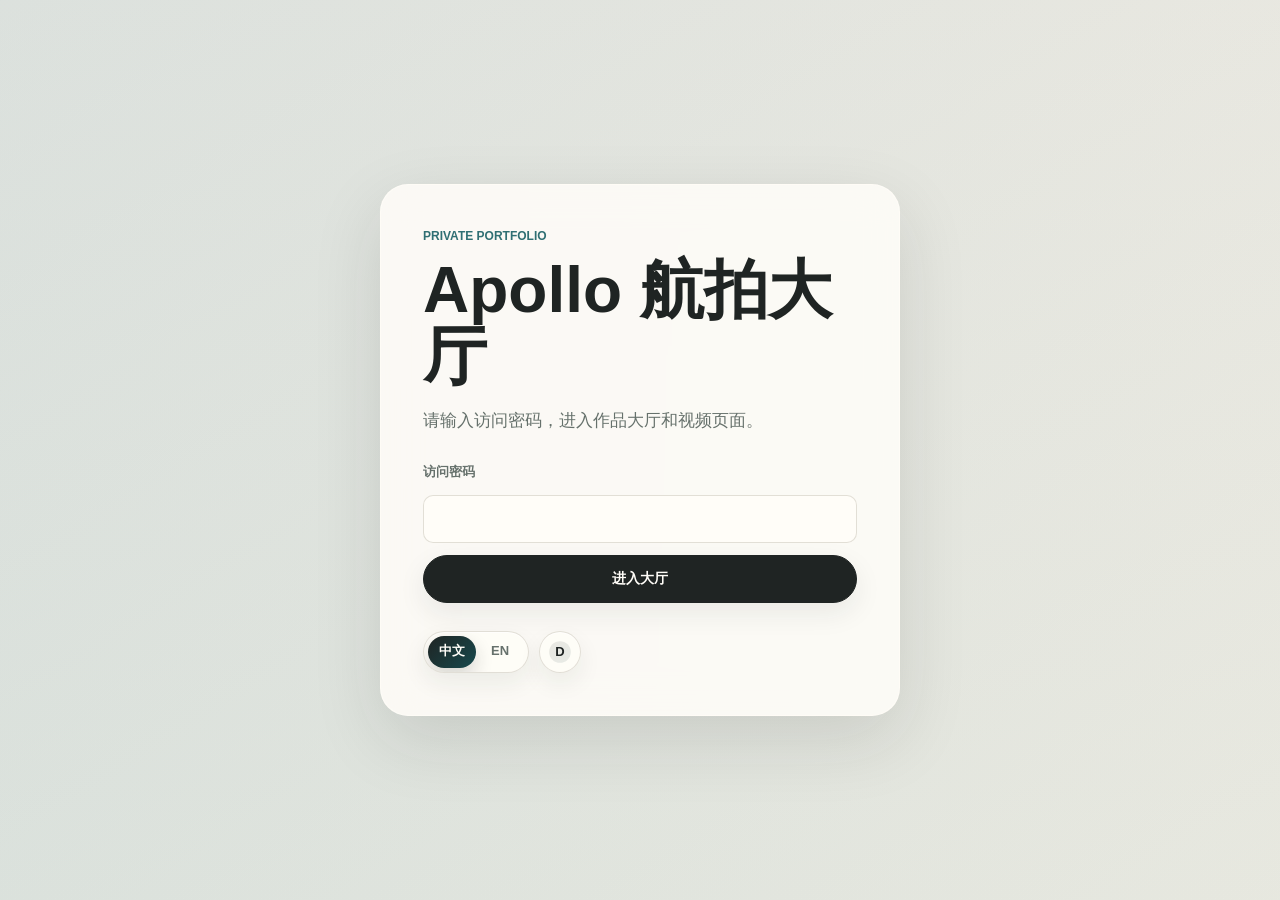
==== commit a3aa8522: "Add dark mode theme toggle" ====
--- a/index.html
+++ b/index.html
@@ -5,6 +5,7 @@
   <meta name="viewport" content="width=device-width, initial-scale=1.0">
   <meta name="description" content="Apollo 航拍影像网站访问入口。" data-i18n-content="meta.gateDescription">
   <title>Apollo | Private Access</title>
+  <script src="theme.js"></script>
   <link rel="stylesheet" href="styles.css">
 </head>
 <body class="gate-body">
@@ -23,9 +24,14 @@
         <button class="button primary" type="submit" data-i18n="gate.enter">进入大厅</button>
       </form>
 
-      <div class="language-switch gate-language" aria-label="语言切换" data-i18n-aria-label="language.switchLabel">
-        <button type="button" data-lang-button="zh">中文</button>
-        <button type="button" data-lang-button="en">EN</button>
+      <div class="gate-controls">
+        <div class="language-switch gate-language" aria-label="语言切换" data-i18n-aria-label="language.switchLabel">
+          <button type="button" data-lang-button="zh">中文</button>
+          <button type="button" data-lang-button="en">EN</button>
+        </div>
+        <button class="theme-toggle" type="button" data-theme-toggle aria-label="切换深色模式">
+          <span data-theme-icon aria-hidden="true">D</span>
+        </button>
       </div>
     </section>
   </main>
--- a/styles.css
+++ b/styles.css
@@ -16,6 +16,10 @@
 
 html {
   scroll-behavior: smooth;
+}
+
+.auth-locked body {
+  visibility: hidden;
 }
 
 body {
@@ -179,6 +183,8 @@
 }
 
 .hero-copy {
+  position: relative;
+  z-index: 3;
   max-width: 680px;
 }
 
@@ -229,6 +235,8 @@
 
 .hero-actions,
 .page-actions {
+  position: relative;
+  z-index: 4;
   display: flex;
   flex-wrap: wrap;
   gap: 12px;
@@ -260,8 +268,68 @@
   color: var(--ink);
 }
 
+.work-choice {
+  position: relative;
+  display: inline-flex;
+}
+
+.work-choice-menu {
+  position: absolute;
+  top: calc(100% + 10px);
+  left: 0;
+  z-index: 30;
+  display: grid;
+  width: max-content;
+  min-width: 190px;
+  padding: 8px;
+  border: 1px solid rgba(222, 219, 210, 0.86);
+  border-radius: 18px;
+  background: rgba(255, 253, 248, 0.94);
+  box-shadow: 0 18px 40px rgba(31, 36, 35, 0.14);
+  backdrop-filter: blur(14px);
+}
+
+.work-choice-menu[hidden] {
+  display: none;
+}
+
+.work-choice-menu a {
+  padding: 11px 12px;
+  border-radius: 12px;
+  color: var(--ink);
+  font-size: 14px;
+  font-weight: 700;
+  white-space: nowrap;
+  transition: background 160ms ease, color 160ms ease;
+}
+
+.work-choice-menu a:hover,
+.work-choice-menu a:focus-visible {
+  background: rgba(47, 111, 115, 0.1);
+  color: var(--accent-dark);
+  outline: none;
+}
+
+@media (max-width: 620px) {
+  .work-choice {
+    width: 100%;
+  }
+
+  .work-choice .button {
+    width: 100%;
+  }
+
+  .work-choice-menu {
+    left: 0;
+    right: 0;
+    width: min(100%, calc(100vw - 12vw));
+    min-width: 0;
+  }
+}
+
 .hero-visual {
   position: relative;
+  display: block;
   overflow: hidden;
   min-height: 580px;
   border: 1px solid var(--line);
@@ -280,7 +348,6 @@
     linear-gradient(36deg, rgba(23, 73, 77, 0.22) 0 18%, transparent 18%),
     repeating-linear-gradient(90deg, rgba(31, 36, 35, 0.2) 0 1px, transparent 1px 64px);
 }
-
 .flight-path {
   position: absolute;
   right: 13%;
@@ -485,6 +552,96 @@
   margin-bottom: 0;
 }
 
+.works-title-block {
+  display: grid;
+  gap: 4px;
+}
+
+.works-title-line {
+  position: relative;
+  display: flex;
+  align-items: center;
+  gap: 14px;
+  flex-wrap: wrap;
+}
+
+.sort-choice {
+  position: relative;
+  display: inline-flex;
+}
+
+.sort-button {
+  display: inline-flex;
+  align-items: center;
+  justify-content: center;
+  min-height: 38px;
+  padding: 0 14px;
+  border: 1px solid rgba(31, 36, 35, 0.18);
+  border-radius: 999px;
+  background: rgba(255, 253, 248, 0.72);
+  color: var(--ink);
+  cursor: pointer;
+  font: inherit;
+  font-size: 13px;
+  font-weight: 800;
+  white-space: nowrap;
+  transition: transform 160ms ease, background 160ms ease, border-color 160ms ease;
+}
+
+.sort-button:hover,
+.sort-button:focus-visible {
+  transform: translateY(-2px);
+  border-color: rgba(47, 111, 115, 0.36);
+  outline: none;
+}
+
+.sort-choice-menu {
+  position: absolute;
+  top: calc(100% + 10px);
+  left: 0;
+  z-index: 25;
+  display: grid;
+  width: max-content;
+  min-width: 190px;
+  padding: 8px;
+  border: 1px solid rgba(222, 219, 210, 0.86);
+  border-radius: 18px;
+  background: rgba(255, 253, 248, 0.96);
+  box-shadow: 0 18px 40px rgba(31, 36, 35, 0.14);
+  backdrop-filter: blur(14px);
+}
+
+.sort-choice-menu[hidden] {
+  display: none;
+}
+
+.sort-choice-menu button,
+.sort-choice-menu a {
+  display: block;
+  width: 100%;
+  padding: 11px 12px;
+  border: 0;
+  border-radius: 12px;
+  background: transparent;
+  color: var(--ink);
+  cursor: pointer;
+  font: inherit;
+  font-size: 14px;
+  font-weight: 700;
+  text-align: left;
+  white-space: nowrap;
+  transition: background 160ms ease, color 160ms ease;
+}
+
+.sort-choice-menu button:hover,
+.sort-choice-menu button:focus-visible,
+.sort-choice-menu a:hover,
+.sort-choice-menu a:focus-visible {
+  background: rgba(47, 111, 115, 0.1);
+  color: var(--accent-dark);
+  outline: none;
+}
+
 .work-grid {
   display: grid;
   grid-template-columns: repeat(3, minmax(0, 1fr));
@@ -523,6 +680,43 @@
   background:
     linear-gradient(135deg, transparent 0 42%, rgba(255, 253, 248, 0.42) 42% 43%, transparent 43%),
     linear-gradient(25deg, #263d35 0 34%, #6c8272 34% 58%, #d7e2d8 58% 100%);
+}
+
+.thumb.switzerland {
+  background:
+    linear-gradient(120deg, transparent 0 46%, rgba(255, 253, 248, 0.5) 46% 48%, transparent 48%),
+    repeating-linear-gradient(18deg, rgba(255, 253, 248, 0.24) 0 2px, transparent 2px 42px),
+    linear-gradient(145deg, #7f9c70 0%, #d7d2a1 48%, #5f7f68 100%);
+}
+
+.video-preview {
+  position: relative;
+  overflow: hidden;
+  background: #c8d7d2;
+}
+
+.video-preview video {
+  display: block;
+  width: 100%;
+  height: 100%;
+  min-height: inherit;
+  object-fit: cover;
+  transform: scale(1.001);
+}
+
+.video-preview::after {
+  content: "";
+  position: absolute;
+  inset: 0;
+  background: linear-gradient(180deg, transparent 52%, rgba(31, 36, 35, 0.24));
+  opacity: 0.72;
+  pointer-events: none;
+  transition: opacity 220ms ease;
+}
+
+.work-card:hover .video-preview::after,
+.work-card:focus-within .video-preview::after {
+  opacity: 0.28;
 }
 
 .work-card-copy {
@@ -770,3 +964,1159 @@
     flex-direction: column;
   }
 }
+
+.manager-link {
+  color: var(--accent-dark);
+  font-weight: 700;
+}
+
+.admin-body {
+  min-height: 100vh;
+  background: var(--bg);
+}
+
+.admin-page {
+  padding: 56px 6vw 90px;
+}
+
+.admin-lock {
+  display: grid;
+  gap: 20px;
+  width: min(100%, 520px);
+  margin: 8vh auto 0;
+  padding: 42px;
+  border: 1px solid var(--line);
+  background: var(--paper);
+  box-shadow: var(--shadow);
+}
+
+.admin-lock h1,
+.admin-panel h1 {
+  margin-bottom: 0;
+  font-size: clamp(36px, 6vw, 64px);
+}
+
+.admin-grid {
+  display: grid;
+  grid-template-columns: minmax(0, 1.25fr) minmax(320px, 0.75fr);
+  gap: 22px;
+}
+
+.admin-card {
+  display: grid;
+  align-content: start;
+  gap: 18px;
+  padding: 28px;
+  border: 1px solid var(--line);
+  background: var(--paper);
+}
+
+.admin-card h2 {
+  margin-bottom: 0;
+  font-size: 28px;
+}
+
+.admin-card label {
+  display: grid;
+  gap: 8px;
+  color: var(--muted);
+  font-size: 13px;
+  font-weight: 700;
+}
+
+.admin-card input,
+.admin-card select,
+.admin-card textarea {
+  width: 100%;
+  min-height: 44px;
+  padding: 10px 12px;
+  border: 1px solid var(--line);
+  background: var(--paper);
+  color: var(--ink);
+  font: inherit;
+  font-size: 15px;
+}
+
+.admin-card textarea {
+  resize: vertical;
+}
+
+.admin-two-cols {
+  display: grid;
+  grid-template-columns: repeat(2, minmax(0, 1fr));
+  gap: 14px;
+}
+
+.admin-note,
+.admin-status {
+  margin: 0;
+  color: var(--muted);
+}
+
+.admin-status {
+  font-weight: 700;
+}
+
+.admin-list {
+  display: grid;
+  gap: 12px;
+}
+
+.admin-list-item {
+  display: flex;
+  align-items: center;
+  justify-content: space-between;
+  gap: 12px;
+  padding: 14px;
+  border: 1px solid var(--line);
+  background: rgba(247, 246, 241, 0.72);
+}
+
+.admin-list-item div {
+  display: grid;
+  gap: 4px;
+}
+
+.admin-list-item span {
+  color: var(--muted);
+  font-size: 13px;
+}
+
+
+@media (max-width: 900px) {
+  .admin-grid,
+  .admin-two-cols {
+    grid-template-columns: 1fr;
+  }
+
+  .admin-lock,
+  .admin-card {
+    padding: 24px;
+  }
+}
+
+.hero-featured-link {
+  color: var(--paper);
+  font-weight: 700;
+  border-bottom: 1px solid rgba(255, 253, 248, 0.48);
+  transition: border-color 160ms ease, color 160ms ease;
+}
+
+.hero-featured-link:hover,
+.hero-featured-link:focus-visible {
+  color: #f1bf74;
+  border-bottom-color: currentColor;
+}
+
+.admin-card .admin-check {
+  display: inline-flex;
+  align-items: center;
+  gap: 8px;
+  color: var(--muted);
+  font-size: 13px;
+  font-weight: 700;
+}
+
+.admin-card .admin-check input {
+  width: 16px;
+  min-height: 16px;
+  padding: 0;
+}
+
+.likes-section {
+  display: flex;
+  align-items: center;
+  justify-content: space-between;
+  gap: 24px;
+  margin-top: 44px;
+  padding: 26px;
+  border: 1px solid rgba(222, 219, 210, 0.78);
+  border-radius: var(--radius-md);
+  background: rgba(255, 253, 248, 0.72);
+  box-shadow: var(--soft-shadow);
+}
+
+.likes-section h2 {
+  font-size: clamp(24px, 3vw, 34px);
+}
+
+.likes-panel {
+  display: flex;
+  align-items: center;
+  gap: 14px;
+}
+
+.like-button {
+  display: inline-flex;
+  align-items: center;
+  gap: 9px;
+  min-height: 46px;
+  padding: 0 18px;
+  border: 1px solid rgba(31, 36, 35, 0.2);
+  border-radius: 999px;
+  background: var(--ink);
+  color: var(--paper);
+  cursor: pointer;
+  font: inherit;
+  font-size: 14px;
+  font-weight: 800;
+  transition: transform 160ms ease, background 160ms ease, color 160ms ease, border-color 160ms ease;
+}
+
+.like-button:hover,
+.like-button:focus-visible {
+  transform: translateY(-2px);
+  outline: none;
+}
+
+.like-button.is-liked {
+  border-color: rgba(47, 111, 115, 0.32);
+  background: rgba(47, 111, 115, 0.12);
+  color: var(--accent-dark);
+}
+
+.like-button span:first-child {
+  font-size: 18px;
+  line-height: 1;
+}
+
+.likes-panel p {
+  margin: 0;
+  color: var(--muted);
+  font-size: 14px;
+  font-weight: 700;
+}
+
+.comments-section {
+  display: grid;
+  gap: 16px;
+  margin-top: 64px;
+  padding-top: 44px;
+  border-top: 1px solid var(--line);
+}
+
+.comments-section h2 {
+  font-size: clamp(28px, 4vw, 42px);
+}
+
+.comments-box {
+  display: grid;
+  gap: 20px;
+  min-height: 180px;
+  padding: 20px;
+  border: 1px solid var(--line);
+  background: var(--paper);
+}
+
+.comment-tabs {
+  display: inline-grid;
+  grid-template-columns: 1fr 1fr;
+  gap: 4px;
+  width: min(100%, 420px);
+  padding: 4px;
+  border: 1px solid rgba(222, 219, 210, 0.86);
+  border-radius: 999px;
+  background: rgba(247, 246, 241, 0.7);
+}
+
+.comment-tab {
+  min-height: 40px;
+  padding: 0 14px;
+  border: 0;
+  border-radius: 999px;
+  background: transparent;
+  color: var(--muted);
+  cursor: pointer;
+  font: inherit;
+  font-size: 13px;
+  font-weight: 800;
+  transition: background 160ms ease, color 160ms ease, transform 160ms ease;
+}
+
+.comment-tab:hover,
+.comment-tab:focus-visible {
+  color: var(--ink);
+  outline: none;
+}
+
+.comment-tab.is-active {
+  background: var(--ink);
+  color: var(--paper);
+}
+
+.comment-panel {
+  display: grid;
+  gap: 18px;
+}
+
+.comment-note,
+.comment-status,
+.comment-empty {
+  margin: 0;
+  color: var(--muted);
+  font-size: 14px;
+}
+
+.anonymous-comment-form {
+  display: grid;
+  gap: 14px;
+}
+
+.anonymous-comment-form label {
+  display: grid;
+  gap: 7px;
+  color: var(--muted);
+  font-size: 13px;
+  font-weight: 800;
+}
+
+.anonymous-comment-form input,
+.anonymous-comment-form textarea {
+  width: 100%;
+  padding: 12px 13px;
+  border: 1px solid rgba(222, 219, 210, 0.88);
+  border-radius: 14px;
+  background: rgba(255, 253, 248, 0.86);
+  color: var(--ink);
+  font: inherit;
+  font-size: 15px;
+}
+
+.anonymous-comment-form textarea {
+  resize: vertical;
+}
+
+.anonymous-comment-form input:focus,
+.anonymous-comment-form textarea:focus {
+  border-color: var(--accent);
+  box-shadow: 0 0 0 4px rgba(47, 111, 115, 0.13);
+  outline: 0;
+}
+
+.anonymous-comment-list {
+  display: grid;
+  gap: 12px;
+}
+
+.anonymous-comment {
+  display: grid;
+  gap: 9px;
+  padding: 15px;
+  border: 1px solid rgba(222, 219, 210, 0.78);
+  border-radius: 16px;
+  background: rgba(255, 253, 248, 0.74);
+}
+
+.anonymous-comment div {
+  display: flex;
+  align-items: center;
+  justify-content: space-between;
+  gap: 12px;
+}
+
+.anonymous-comment strong {
+  font-size: 14px;
+}
+
+.anonymous-comment time {
+  color: var(--muted);
+  font-size: 12px;
+}
+
+.anonymous-comment p {
+  margin: 0;
+  color: var(--ink);
+}
+
+
+/* Visual polish pass */
+:root {
+  --radius-xs: 10px;
+  --radius-sm: 14px;
+  --radius-md: 20px;
+  --radius-lg: 28px;
+  --soft-shadow: 0 18px 45px rgba(31, 36, 35, 0.10);
+  --lift-shadow: 0 28px 70px rgba(31, 36, 35, 0.16);
+  --glass: rgba(255, 253, 248, 0.72);
+}
+
+body {
+  background:
+    radial-gradient(circle at 10% 0%, rgba(216, 146, 74, 0.12), transparent 32%),
+    radial-gradient(circle at 92% 12%, rgba(47, 111, 115, 0.12), transparent 34%),
+    linear-gradient(180deg, #fbfaf6 0%, var(--bg) 42%, #eef4f1 100%);
+  text-rendering: optimizeLegibility;
+}
+
+.site-header {
+  min-height: 76px;
+  border-bottom: 1px solid rgba(222, 219, 210, 0.54);
+  background: rgba(251, 250, 246, 0.78);
+  box-shadow: 0 10px 34px rgba(31, 36, 35, 0.055);
+}
+
+.brand {
+  display: inline-flex;
+  align-items: center;
+  gap: 10px;
+}
+
+.brand::before {
+  content: "";
+  width: 11px;
+  height: 11px;
+  border-radius: 999px;
+  background: linear-gradient(135deg, var(--sun), var(--accent));
+  box-shadow: 0 0 0 5px rgba(216, 146, 74, 0.16);
+}
+
+.nav a {
+  position: relative;
+  padding: 6px 0;
+  transition: color 180ms ease;
+}
+
+.nav a::after {
+  content: "";
+  position: absolute;
+  left: 0;
+  right: 0;
+  bottom: 0;
+  height: 2px;
+  border-radius: 999px;
+  background: currentColor;
+  opacity: 0;
+  transform: scaleX(0.4);
+  transition: opacity 180ms ease, transform 180ms ease;
+}
+
+.nav a:hover::after,
+.nav a:focus-visible::after {
+  opacity: 0.42;
+  transform: scaleX(1);
+}
+
+.language-switch {
+  position: relative;
+  display: inline-grid;
+  grid-template-columns: 1fr 1fr;
+  gap: 0;
+  min-width: 104px;
+  padding: 4px;
+  border: 1px solid rgba(222, 219, 210, 0.9);
+  border-radius: 999px;
+  background: rgba(255, 253, 248, 0.78);
+  box-shadow: inset 0 1px 0 rgba(255, 255, 255, 0.7), 0 10px 24px rgba(31, 36, 35, 0.07);
+  overflow: hidden;
+}
+
+.language-switch::before {
+  content: "";
+  position: absolute;
+  top: 4px;
+  bottom: 4px;
+  left: 4px;
+  width: calc(50% - 4px);
+  border-radius: 999px;
+  background: linear-gradient(135deg, var(--ink), var(--accent-dark));
+  box-shadow: 0 8px 18px rgba(31, 36, 35, 0.18);
+  transform: translateX(0);
+  transition: transform 240ms cubic-bezier(0.2, 0.8, 0.2, 1);
+}
+
+.language-switch:has([data-lang-button="en"].is-active)::before {
+  transform: translateX(100%);
+}
+
+.language-switch button {
+  position: relative;
+  z-index: 1;
+  min-width: 48px;
+  min-height: 32px;
+  border-radius: 999px;
+  transition: color 180ms ease, transform 180ms ease;
+}
+
+.language-switch button.is-active {
+  background: transparent;
+  color: var(--paper);
+}
+
+.language-switch button:hover {
+  transform: translateY(-1px);
+}
+
+.button {
+  min-height: 48px;
+  border-radius: 999px;
+  box-shadow: 0 10px 28px rgba(31, 36, 35, 0.08);
+  transition: transform 180ms ease, background 180ms ease, color 180ms ease, border-color 180ms ease, box-shadow 180ms ease;
+}
+
+.button:hover {
+  transform: translateY(-3px);
+  box-shadow: 0 18px 38px rgba(31, 36, 35, 0.14);
+}
+
+.button.secondary {
+  border-color: rgba(31, 36, 35, 0.2);
+  background: rgba(255, 253, 248, 0.58);
+  backdrop-filter: blur(10px);
+}
+
+.hero {
+  gap: clamp(36px, 5vw, 72px);
+  padding-top: clamp(56px, 8vw, 96px);
+}
+
+.hero-copy {
+  animation: fade-rise 520ms ease both;
+}
+
+.hero-text,
+.intro p:last-child,
+.section-heading p,
+.story-text {
+  line-height: 1.78;
+}
+
+.hero-visual,
+.world-map,
+.media-frame,
+.gate-panel,
+.admin-lock,
+.admin-card,
+.comments-box {
+  border-radius: var(--radius-lg);
+}
+
+.hero-visual {
+  border-color: rgba(255, 253, 248, 0.72);
+  box-shadow: var(--lift-shadow);
+  isolation: isolate;
+}
+
+.hero-visual::after {
+  content: "";
+  position: absolute;
+  inset: 0;
+  border-radius: inherit;
+  background: linear-gradient(180deg, rgba(255, 253, 248, 0.18), transparent 38%, rgba(31, 36, 35, 0.12));
+  pointer-events: none;
+}
+
+.hero-featured-card {
+  cursor: pointer;
+  transition: transform 180ms ease, box-shadow 180ms ease;
+}
+
+.hero-featured-card:hover,
+.hero-featured-card:focus-visible {
+  transform: translateY(-3px);
+}
+
+.hero-featured-card:focus-visible {
+  outline: 3px solid rgba(47, 111, 115, 0.32);
+  outline-offset: 4px;
+}
+
+.hero-featured-video {
+  position: absolute;
+  inset: 0;
+  z-index: 0;
+  width: 100%;
+  height: 100%;
+  object-fit: cover;
+  opacity: 0;
+  transition: opacity 360ms ease;
+}
+
+.hero-featured-video.is-ready {
+  opacity: 1;
+}
+
+.hero-featured-video + .skyline {
+  opacity: 0.32;
+  mix-blend-mode: soft-light;
+}
+
+
+.flight-path {
+  animation: orbit-glow 5.4s ease-in-out infinite;
+}
+
+.hero-caption {
+  z-index: 1;
+  left: 28px;
+  right: 28px;
+  bottom: 28px;
+  align-items: center;
+  padding: 16px 18px;
+  border: 1px solid rgba(255, 253, 248, 0.28);
+  border-radius: 18px;
+  background: rgba(31, 36, 35, 0.22);
+  backdrop-filter: blur(14px);
+}
+
+.hero-featured-link {
+  padding: 4px 0;
+}
+
+.section {
+  padding-block: clamp(78px, 9vw, 118px);
+}
+
+.section-heading {
+  margin-bottom: 42px;
+}
+
+.world-map,
+.region-panel,
+.work-card,
+.media-frame,
+.comments-box {
+  box-shadow: var(--soft-shadow);
+}
+
+.world-map {
+  border-color: rgba(255, 253, 248, 0.8);
+}
+
+.map-pin,
+.region-item,
+.work-card,
+.admin-list-item,
+.work-meta span {
+  border-radius: var(--radius-sm);
+}
+
+.map-pin {
+  padding-inline: 14px;
+}
+
+.region-panel {
+  border-radius: var(--radius-md);
+  border-color: rgba(222, 219, 210, 0.72);
+  background: rgba(255, 253, 248, 0.82);
+}
+
+.region-item {
+  background: rgba(255, 253, 248, 0.72);
+  box-shadow: 0 8px 22px rgba(31, 36, 35, 0.06);
+}
+
+.work-grid {
+  gap: 22px;
+}
+
+.work-card {
+  border-color: rgba(222, 219, 210, 0.72);
+  border-radius: var(--radius-lg);
+  transition: transform 220ms ease, box-shadow 220ms ease, border-color 220ms ease;
+}
+
+.work-card:hover {
+  border-color: rgba(47, 111, 115, 0.36);
+  transform: translateY(-6px);
+  box-shadow: var(--lift-shadow);
+}
+
+.work-card a {
+  overflow: hidden;
+  border-radius: inherit;
+}
+
+.thumb {
+  min-height: 300px;
+  transition: transform 420ms ease, filter 220ms ease;
+}
+
+.work-card:hover .thumb {
+  transform: scale(1.035);
+  filter: saturate(1.05) contrast(1.02);
+}
+
+.work-card-copy {
+  position: relative;
+  z-index: 1;
+  background: var(--paper);
+}
+
+.contact {
+  border-radius: var(--radius-lg) var(--radius-lg) 0 0;
+  margin: 0 6vw;
+  padding-inline: clamp(28px, 5vw, 56px);
+  box-shadow: var(--lift-shadow);
+}
+
+.site-footer {
+  padding-inline: 6vw;
+}
+
+.work-page {
+  padding-top: clamp(46px, 6vw, 78px);
+}
+
+.work-meta span {
+  border-color: rgba(222, 219, 210, 0.78);
+  background: rgba(255, 253, 248, 0.72);
+}
+
+.story-grid {
+  border-top-color: rgba(222, 219, 210, 0.78);
+}
+
+.gate-panel,
+.admin-lock,
+.admin-card {
+  border-color: rgba(255, 253, 248, 0.8);
+  background: rgba(255, 253, 248, 0.86);
+  backdrop-filter: blur(18px);
+}
+
+.gate-form input,
+.admin-card input,
+.admin-card select,
+.admin-card textarea {
+  border-radius: var(--radius-xs);
+  border-color: rgba(222, 219, 210, 0.88);
+  transition: border-color 160ms ease, box-shadow 160ms ease, background 160ms ease;
+}
+
+.gate-form input:focus,
+.admin-card input:focus,
+.admin-card select:focus,
+.admin-card textarea:focus {
+  border-color: var(--accent);
+  box-shadow: 0 0 0 4px rgba(47, 111, 115, 0.13);
+  outline: 0;
+}
+
+.comments-section {
+  border-top-color: rgba(222, 219, 210, 0.78);
+}
+
+.comments-box {
+  background: rgba(255, 253, 248, 0.86);
+}
+
+@keyframes fade-rise {
+  from {
+    opacity: 0;
+    transform: translateY(14px);
+  }
+  to {
+    opacity: 1;
+    transform: translateY(0);
+  }
+}
+
+@keyframes orbit-glow {
+  0%, 100% {
+    opacity: 0.72;
+    transform: rotate(-18deg) scale(1);
+  }
+  50% {
+    opacity: 1;
+    transform: rotate(-10deg) scale(1.035);
+  }
+}
+
+@media (prefers-reduced-motion: reduce) {
+  *,
+  *::before,
+  *::after {
+    animation-duration: 0.001ms !important;
+    animation-iteration-count: 1 !important;
+    scroll-behavior: auto !important;
+    transition-duration: 0.001ms !important;
+  }
+}
+
+@media (max-width: 900px) {
+  .site-header {
+    align-items: flex-start;
+    padding-top: 14px;
+    padding-bottom: 14px;
+  }
+
+  .nav {
+    gap: 14px;
+  }
+
+  .hero-caption {
+    left: 18px;
+    right: 18px;
+    bottom: 18px;
+  }
+
+  .contact {
+    margin-inline: 0;
+    border-radius: 0;
+  }
+
+  .likes-section {
+    align-items: flex-start;
+    flex-direction: column;
+  }
+
+  .comment-tabs {
+    width: 100%;
+  }
+
+  .anonymous-comment div {
+    align-items: flex-start;
+    flex-direction: column;
+    gap: 2px;
+  }
+}
+
+
+.region-panel.is-region-hidden {
+  display: none;
+}
+
+.region-lists.is-filtered {
+  grid-template-columns: minmax(0, 1fr);
+}
+
+.region-lists.is-filtered .region-panel {
+  min-height: auto;
+}
+
+.map-pin.is-active {
+  background: var(--accent-dark);
+  transform: translate(-50%, -56%);
+  box-shadow: 0 20px 46px rgba(23, 73, 77, 0.28);
+}
+
+.map-pin.is-active::before {
+  background: var(--paper);
+  box-shadow: 0 0 0 7px rgba(255, 253, 248, 0.24);
+}
+
+.work-search {
+  display: grid;
+  gap: 8px;
+  width: min(100%, 360px);
+}
+
+.work-search label {
+  color: var(--accent);
+  font-size: 12px;
+  font-weight: 700;
+  text-transform: uppercase;
+}
+
+.work-search input {
+  width: 100%;
+  min-height: 46px;
+  padding: 0 16px;
+  border: 1px solid rgba(222, 219, 210, 0.9);
+  border-radius: 999px;
+  background: rgba(255, 253, 248, 0.82);
+  color: var(--ink);
+  font: inherit;
+  box-shadow: 0 12px 28px rgba(31, 36, 35, 0.07);
+  transition: border-color 160ms ease, box-shadow 160ms ease, background 160ms ease;
+}
+
+.work-search input:focus {
+  border-color: var(--accent);
+  background: var(--paper);
+  box-shadow: 0 0 0 4px rgba(47, 111, 115, 0.13), 0 16px 34px rgba(31, 36, 35, 0.1);
+  outline: 0;
+}
+
+.work-card.is-search-hidden {
+  display: none;
+}
+
+@media (max-width: 900px) {
+  .work-search {
+    width: 100%;
+  }
+
+  .works-title-line {
+    align-items: flex-start;
+    flex-direction: column;
+  }
+
+  .sort-choice,
+  .sort-button {
+    width: 100%;
+  }
+
+  .sort-choice-menu {
+    left: 0;
+    right: 0;
+    width: min(100%, calc(100vw - 12vw));
+    min-width: 0;
+  }
+}
+
+/* Theme controls and dark mode */
+:root {
+  color-scheme: light;
+}
+
+.gate-controls {
+  display: inline-flex;
+  align-items: center;
+  gap: 10px;
+  justify-self: start;
+}
+
+.theme-toggle {
+  position: relative;
+  display: inline-grid;
+  width: 42px;
+  min-width: 42px;
+  height: 42px;
+  min-height: 42px;
+  place-items: center;
+  border: 1px solid rgba(222, 219, 210, 0.9);
+  border-radius: 999px;
+  background: rgba(255, 253, 248, 0.78);
+  color: var(--ink);
+  cursor: pointer;
+  font: inherit;
+  font-size: 13px;
+  font-weight: 900;
+  line-height: 1;
+  box-shadow: inset 0 1px 0 rgba(255, 255, 255, 0.7), 0 10px 24px rgba(31, 36, 35, 0.07);
+  overflow: hidden;
+  transition: transform 180ms ease, border-color 180ms ease, background 180ms ease, color 180ms ease, box-shadow 180ms ease;
+}
+
+.theme-toggle::before {
+  content: "";
+  position: absolute;
+  inset: 5px;
+  border-radius: inherit;
+  background: linear-gradient(135deg, var(--ink), var(--accent-dark));
+  opacity: 0.1;
+  transform: scale(0.72);
+  transition: opacity 220ms ease, transform 220ms ease, background 220ms ease;
+}
+
+.theme-toggle:hover,
+.theme-toggle:focus-visible {
+  transform: translateY(-1px);
+  outline: none;
+}
+
+.theme-toggle:focus-visible {
+  box-shadow: 0 0 0 4px rgba(47, 111, 115, 0.16), 0 10px 24px rgba(31, 36, 35, 0.07);
+}
+
+.theme-toggle[aria-pressed="true"]::before {
+  opacity: 1;
+  transform: scale(1);
+}
+
+.theme-toggle[aria-pressed="true"] [data-theme-icon] {
+  color: var(--paper);
+}
+
+.theme-toggle [data-theme-icon] {
+  position: relative;
+  z-index: 1;
+}
+
+[data-theme="dark"] {
+  color-scheme: dark;
+  --bg: #050607;
+  --paper: #101214;
+  --ink: #f5f5f0;
+  --muted: #a7b0aa;
+  --line: #2b302d;
+  --accent: #9bd6d0;
+  --accent-dark: #dbeeea;
+  --sun: #e7b96c;
+  --shadow: 0 24px 70px rgba(0, 0, 0, 0.48);
+  --soft-shadow: 0 18px 45px rgba(0, 0, 0, 0.34);
+  --lift-shadow: 0 28px 70px rgba(0, 0, 0, 0.5);
+  --glass: rgba(15, 17, 18, 0.78);
+}
+
+[data-theme="dark"] body {
+  background:
+    radial-gradient(circle at 8% 0%, rgba(231, 185, 108, 0.08), transparent 32%),
+    radial-gradient(circle at 92% 12%, rgba(155, 214, 208, 0.1), transparent 34%),
+    linear-gradient(180deg, #050607 0%, #0b0d0e 48%, #050607 100%);
+  color: var(--ink);
+}
+
+[data-theme="dark"] .gate-body,
+[data-theme="dark"] .admin-body {
+  background:
+    radial-gradient(circle at 18% 0%, rgba(155, 214, 208, 0.09), transparent 34%),
+    radial-gradient(circle at 90% 95%, rgba(231, 185, 108, 0.08), transparent 32%),
+    linear-gradient(180deg, #050607 0%, #0d0f10 100%);
+}
+
+[data-theme="dark"] .site-header {
+  border-bottom-color: rgba(245, 245, 240, 0.1);
+  background: rgba(5, 6, 7, 0.78);
+  box-shadow: 0 10px 34px rgba(0, 0, 0, 0.28);
+}
+
+[data-theme="dark"] .brand::before {
+  box-shadow: 0 0 0 5px rgba(155, 214, 208, 0.13);
+}
+
+[data-theme="dark"] .language-switch,
+[data-theme="dark"] .theme-toggle,
+[data-theme="dark"] .comment-tabs {
+  border-color: rgba(245, 245, 240, 0.14);
+  background: rgba(16, 18, 20, 0.82);
+  box-shadow: inset 0 1px 0 rgba(245, 245, 240, 0.06), 0 10px 24px rgba(0, 0, 0, 0.24);
+}
+
+[data-theme="dark"] .language-switch::before,
+[data-theme="dark"] .theme-toggle::before {
+  background: linear-gradient(135deg, #f5f5f0, #9bd6d0);
+}
+
+[data-theme="dark"] .language-switch button.is-active,
+[data-theme="dark"] .theme-toggle[aria-pressed="true"] [data-theme-icon] {
+  color: #050607;
+}
+
+[data-theme="dark"] .button.secondary,
+[data-theme="dark"] .work-choice-menu,
+[data-theme="dark"] .gate-panel,
+[data-theme="dark"] .admin-lock,
+[data-theme="dark"] .admin-card,
+[data-theme="dark"] .region-panel,
+[data-theme="dark"] .likes-section,
+[data-theme="dark"] .comments-box,
+[data-theme="dark"] .work-card-copy,
+[data-theme="dark"] .contact,
+[data-theme="dark"] .sort-choice-menu {
+  border-color: rgba(245, 245, 240, 0.12);
+  background: rgba(16, 18, 20, 0.86);
+  color: var(--ink);
+}
+
+[data-theme="dark"] .work-choice-menu a:hover,
+[data-theme="dark"] .work-choice-menu a:focus-visible,
+[data-theme="dark"] .sort-choice-menu button:hover,
+[data-theme="dark"] .sort-choice-menu button:focus-visible,
+[data-theme="dark"] .comment-tab.is-active {
+  background: rgba(245, 245, 240, 0.12);
+  color: var(--ink);
+}
+
+[data-theme="dark"] .button.primary,
+[data-theme="dark"] .like-button,
+[data-theme="dark"] .comment-tab.is-active {
+  border-color: rgba(245, 245, 240, 0.18);
+  background: #f5f5f0;
+  color: #050607;
+}
+
+[data-theme="dark"] .like-button.is-liked {
+  border-color: rgba(155, 214, 208, 0.4);
+  background: rgba(155, 214, 208, 0.14);
+  color: var(--accent);
+}
+
+[data-theme="dark"] .world-map {
+  border-color: rgba(245, 245, 240, 0.14);
+  background:
+    radial-gradient(circle at 18% 22%, rgba(245, 245, 240, 0.08), transparent 28%),
+    linear-gradient(145deg, #0c1012 0%, #050607 100%);
+}
+
+[data-theme="dark"] .map-ocean {
+  fill: #080b0d;
+}
+
+[data-theme="dark"] .map-land {
+  fill: #f5f5f0;
+  opacity: 0.86;
+}
+
+[data-theme="dark"] .map-grid path {
+  stroke: rgba(245, 245, 240, 0.08);
+}
+
+[data-theme="dark"] .map-pin,
+[data-theme="dark"] .map-pin.is-active {
+  background: #f5f5f0;
+  color: #050607;
+  box-shadow: 0 18px 42px rgba(0, 0, 0, 0.42);
+}
+
+[data-theme="dark"] .map-pin::before,
+[data-theme="dark"] .map-pin.is-active::before {
+  background: #050607;
+  box-shadow: 0 0 0 7px rgba(245, 245, 240, 0.16);
+}
+
+[data-theme="dark"] .region-item,
+[data-theme="dark"] .work-meta span,
+[data-theme="dark"] .admin-list-item,
+[data-theme="dark"] .anonymous-comment,
+[data-theme="dark"] .work-search input,
+[data-theme="dark"] .anonymous-comment-form input,
+[data-theme="dark"] .anonymous-comment-form textarea,
+[data-theme="dark"] .gate-form input,
+[data-theme="dark"] .admin-card input,
+[data-theme="dark"] .admin-card select,
+[data-theme="dark"] .admin-card textarea {
+  border-color: rgba(245, 245, 240, 0.14);
+  background: rgba(5, 6, 7, 0.54);
+  color: var(--ink);
+}
+
+[data-theme="dark"] .work-search input:focus,
+[data-theme="dark"] .anonymous-comment-form input:focus,
+[data-theme="dark"] .anonymous-comment-form textarea:focus,
+[data-theme="dark"] .gate-form input:focus,
+[data-theme="dark"] .admin-card input:focus,
+[data-theme="dark"] .admin-card select:focus,
+[data-theme="dark"] .admin-card textarea:focus {
+  border-color: var(--accent);
+  background: rgba(5, 6, 7, 0.72);
+  box-shadow: 0 0 0 4px rgba(155, 214, 208, 0.16);
+}
+
+[data-theme="dark"] .hero-visual::after {
+  background: linear-gradient(180deg, rgba(245, 245, 240, 0.08), transparent 38%, rgba(0, 0, 0, 0.46));
+}
+
+[data-theme="dark"] .hero-caption {
+  border-color: rgba(245, 245, 240, 0.16);
+  background: rgba(0, 0, 0, 0.38);
+}
+
+[data-theme="dark"] .media-placeholder,
+[data-theme="dark"] .thumb {
+  filter: brightness(0.84) contrast(1.08) saturate(0.92);
+}
+
+[data-theme="dark"] .story-grid,
+[data-theme="dark"] .comments-section {
+  border-top-color: rgba(245, 245, 240, 0.12);
+}
+
+[data-theme="dark"] .gate-error {
+  color: #ffb2aa;
+}
+
+[data-theme="dark"] ::selection {
+  background: rgba(155, 214, 208, 0.32);
+  color: var(--ink);
+}
+
+@media (max-width: 900px) {
+  .theme-toggle {
+    width: 38px;
+    min-width: 38px;
+    height: 38px;
+    min-height: 38px;
+  }
+}
